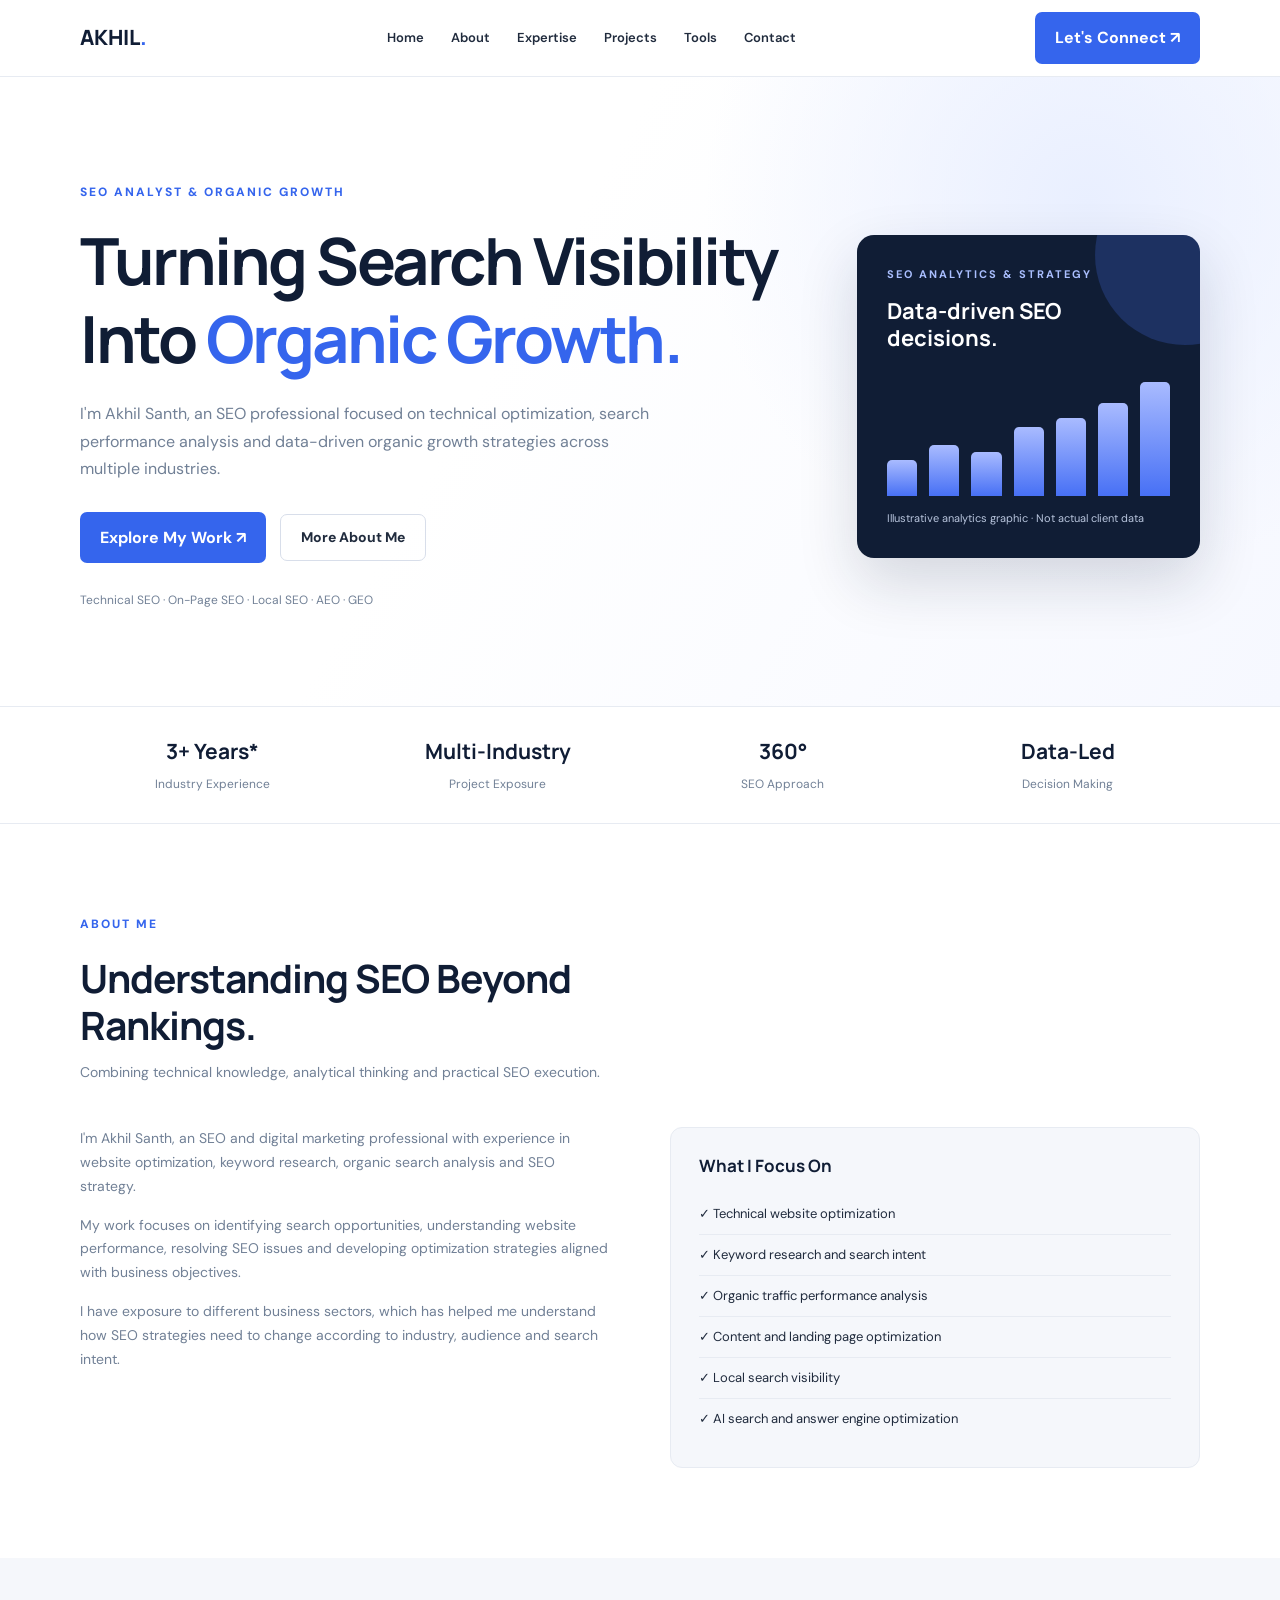
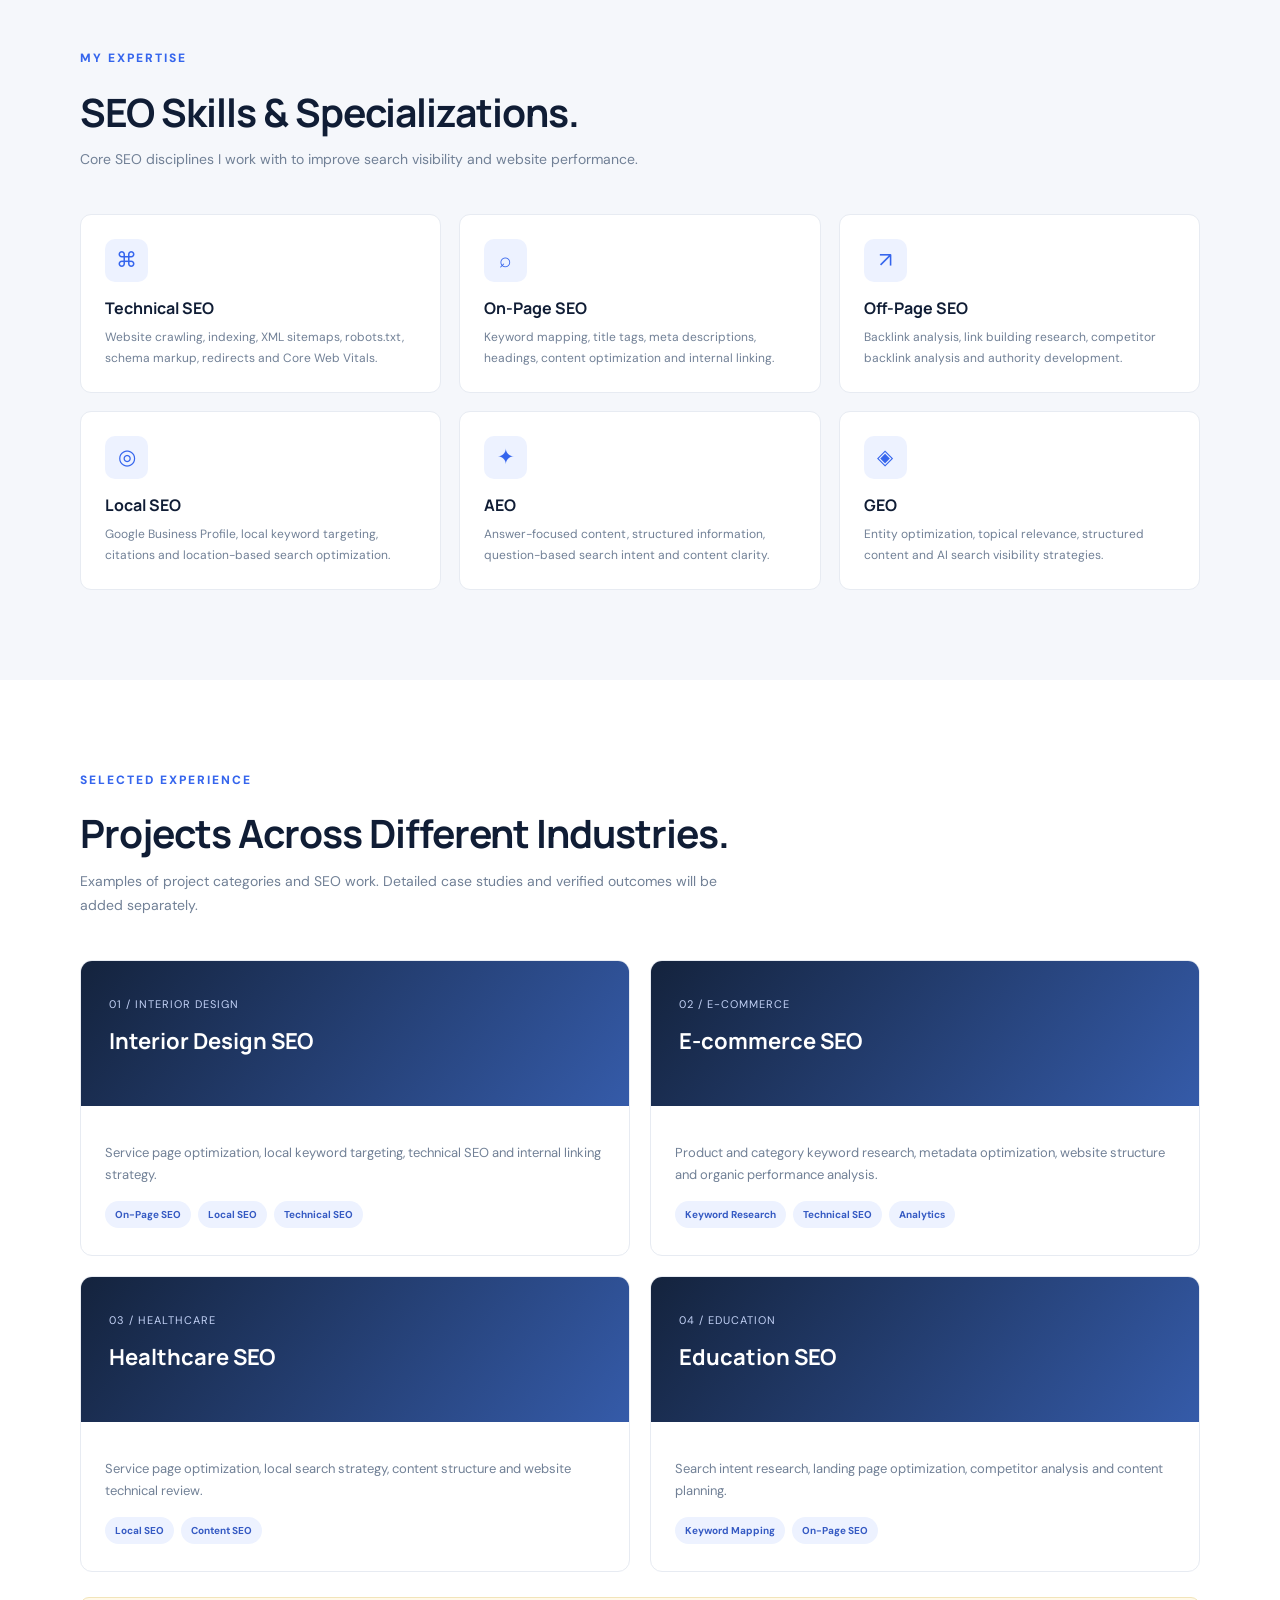
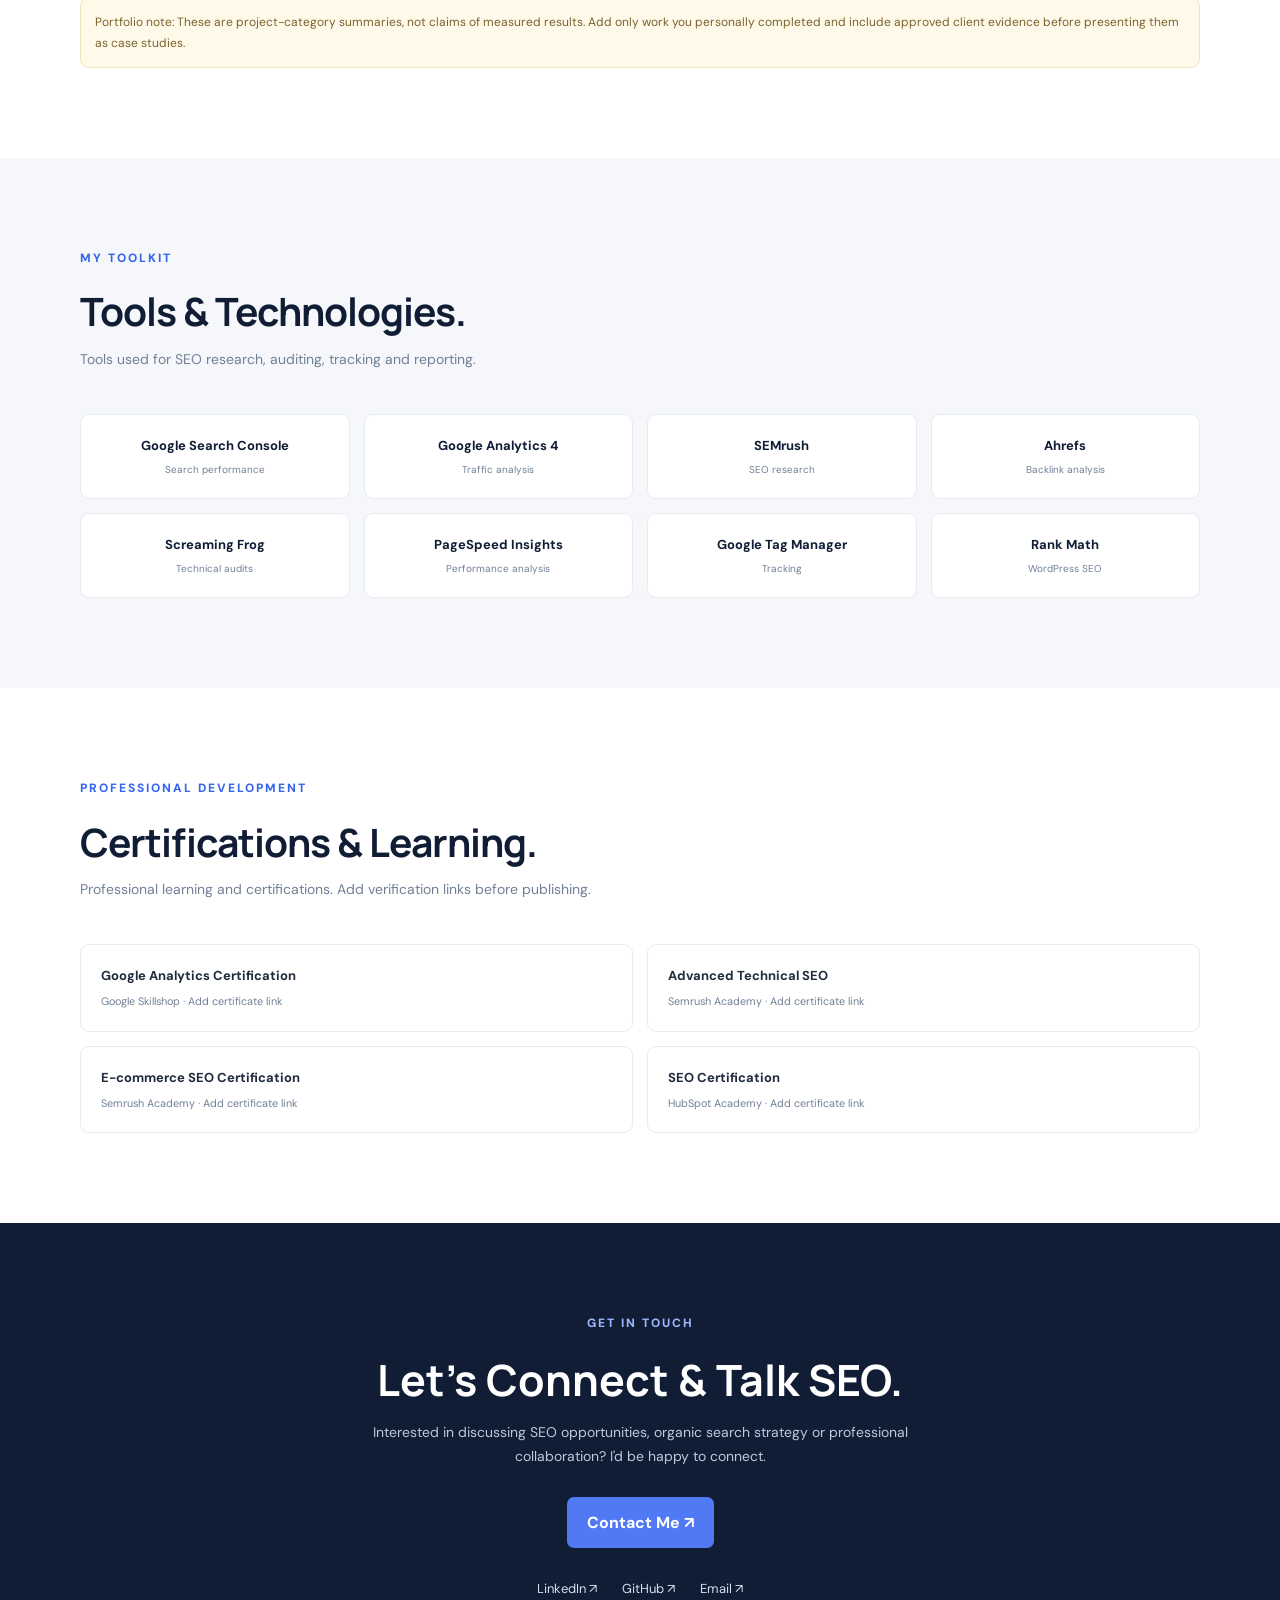
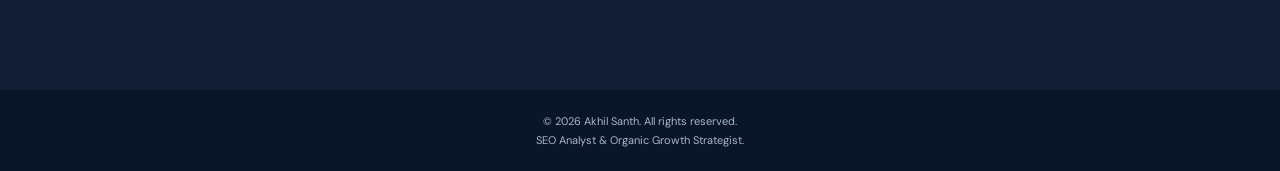
==== index.html @ 3c69e69a "Create index.html" ====
<!DOCTYPE html>
<html lang="en">
<head>
  <meta charset="UTF-8">
  <meta name="viewport" content="width=device-width, initial-scale=1.0">

  <title>Akhil Santh | SEO Analyst & Organic Growth Strategist</title>
  <meta name="description" content="Akhil Santh is an SEO professional specializing in Technical SEO, On-Page SEO, Local SEO, organic search strategy and AI search optimization.">
  <meta name="robots" content="index, follow">
  <meta name="theme-color" content="#101d35">

  <link rel="preconnect" href="https://fonts.googleapis.com">
  <link rel="preconnect" href="https://fonts.gstatic.com" crossorigin>
  <link href="https://fonts.googleapis.com/css2?family=DM+Sans:wght@400;500;600;700;800&family=Manrope:wght@400;500;600;700;800&display=swap" rel="stylesheet">

  <style>
    :root {
      --navy: #101d35;
      --blue: #3565ed;
      --light: #f5f7fb;
      --text: #202b3d;
      --muted: #718096;
      --border: #e7ebf2;
      --white: #ffffff;
    }

    * {
      margin: 0;
      padding: 0;
      box-sizing: border-box;
    }

    html { scroll-behavior: smooth; }

    body {
      font-family: 'DM Sans', sans-serif;
      color: var(--text);
      background: var(--white);
      line-height: 1.7;
    }

    a { text-decoration: none; color: inherit; }

    .container {
      width: min(1120px, 90%);
      margin: auto;
    }

    header {
      position: sticky;
      top: 0;
      z-index: 100;
      background: rgba(255,255,255,.95);
      backdrop-filter: blur(12px);
      border-bottom: 1px solid var(--border);
    }

    nav {
      min-height: 76px;
      display: flex;
      justify-content: space-between;
      align-items: center;
      gap: 20px;
    }

    .logo {
      font-family: 'Manrope', sans-serif;
      font-weight: 800;
      font-size: 21px;
      color: var(--navy);
    }

    .logo span { color: var(--blue); }

    .nav-links {
      display: flex;
      align-items: center;
      gap: 27px;
      font-size: 13px;
      font-weight: 600;
    }

    .nav-links a:hover { color: var(--blue); }

    .nav-cta, .btn-primary {
      background: var(--blue);
      color: white !important;
      padding: 12px 20px;
      border-radius: 7px;
      font-weight: 700;
      display: inline-block;
      transition: .2s;
    }

    .nav-cta:hover, .btn-primary:hover {
      background: #234bc3;
      transform: translateY(-2px);
    }

    .menu-btn {
      display: none;
      background: none;
      border: 0;
      font-size: 25px;
      cursor: pointer;
    }

    .hero {
      padding: 105px 0 95px;
      background:
        radial-gradient(circle at 85% 20%, #e9efff 0, transparent 32%),
        linear-gradient(120deg, #fff 40%, #f6f8ff);
    }

    .hero-grid {
      display: grid;
      grid-template-columns: 1.35fr .65fr;
      align-items: center;
      gap: 65px;
    }

    .eyebrow {
      color: var(--blue);
      font-size: 12px;
      font-weight: 800;
      letter-spacing: 2px;
      text-transform: uppercase;
      margin-bottom: 20px;
    }

    h1, h2, h3 {
      font-family: 'Manrope', sans-serif;
      line-height: 1.2;
    }

    h1 {
      font-size: clamp(39px, 5.3vw, 65px);
      letter-spacing: -2.5px;
      color: var(--navy);
      margin-bottom: 22px;
    }

    h1 span { color: var(--blue); }

    .hero-description {
      font-size: 16px;
      color: var(--muted);
      max-width: 570px;
      margin-bottom: 30px;
    }

    .hero-buttons {
      display: flex;
      flex-wrap: wrap;
      align-items: center;
      gap: 14px;
    }

    .btn-outline {
      padding: 11px 20px;
      border: 1px solid #d8deea;
      border-radius: 7px;
      font-weight: 700;
      font-size: 14px;
    }

    .btn-outline:hover {
      border-color: var(--blue);
      color: var(--blue);
    }

    .hero-note {
      margin-top: 27px;
      color: var(--muted);
      font-size: 12px;
    }

    .hero-card {
      background: var(--navy);
      color: white;
      padding: 30px;
      border-radius: 17px;
      box-shadow: 0 25px 60px rgba(16,29,53,.16);
      position: relative;
      overflow: hidden;
    }

    .hero-card:after {
      content: "";
      position: absolute;
      width: 180px;
      height: 180px;
      border-radius: 50%;
      background: rgba(75,119,255,.22);
      right: -75px;
      top: -70px;
    }

    .card-label {
      color: #aabfff;
      font-size: 11px;
      letter-spacing: 2px;
      font-weight: 700;
    }

    .chart {
      height: 145px;
      display: flex;
      align-items: end;
      gap: 12px;
      padding-top: 25px;
      position: relative;
      z-index: 1;
    }

    .bar {
      flex: 1;
      background: linear-gradient(to top, #4770f5, #a9bbff);
      border-radius: 5px 5px 0 0;
      min-width: 12px;
    }

    .chart-caption {
      color: #b8c5dd;
      font-size: 11px;
      margin-top: 13px;
    }

    .stats {
      padding: 27px 0;
      border-top: 1px solid var(--border);
      border-bottom: 1px solid var(--border);
    }

    .stats-grid {
      display: grid;
      grid-template-columns: repeat(4, 1fr);
      text-align: center;
      gap: 20px;
    }

    .stat strong {
      display: block;
      font-family: 'Manrope', sans-serif;
      font-size: 21px;
      color: var(--navy);
    }

    .stat small {
      color: var(--muted);
      font-size: 12px;
    }

    section { padding: 90px 0; }

    .section-heading {
      max-width: 650px;
      margin-bottom: 42px;
    }

    .section-heading h2 {
      font-size: clamp(29px, 4vw, 39px);
      color: var(--navy);
      letter-spacing: -1px;
      margin-bottom: 13px;
    }

    .section-heading p {
      color: var(--muted);
      font-size: 14px;
    }

    .about-grid {
      display: grid;
      grid-template-columns: 1fr 1fr;
      gap: 60px;
      align-items: start;
    }

    .about-copy p {
      color: var(--muted);
      font-size: 14px;
      margin-bottom: 15px;
    }

    .about-box {
      background: var(--light);
      padding: 28px;
      border-radius: 12px;
      border: 1px solid var(--border);
    }

    .about-box h3 {
      font-size: 17px;
      margin-bottom: 17px;
      color: var(--navy);
    }

    .about-box li {
      list-style: none;
      padding: 9px 0;
      font-size: 13px;
      border-bottom: 1px solid var(--border);
    }

    .about-box li:last-child { border: 0; }

    .skills-section { background: var(--light); }

    .skills-grid {
      display: grid;
      grid-template-columns: repeat(3, 1fr);
      gap: 18px;
    }

    .skill-card {
      background: white;
      border: 1px solid var(--border);
      border-radius: 11px;
      padding: 24px;
      transition: .25s;
    }

    .skill-card:hover, .project-card:hover {
      transform: translateY(-5px);
      box-shadow: 0 14px 35px rgba(20,35,61,.08);
    }

    .skill-icon {
      width: 43px;
      height: 43px;
      border-radius: 10px;
      background: #edf2ff;
      display: grid;
      place-items: center;
      color: var(--blue);
      font-size: 21px;
      margin-bottom: 17px;
    }

    .skill-card h3 {
      color: var(--navy);
      font-size: 16px;
      margin-bottom: 9px;
    }

    .skill-card p {
      font-size: 12px;
      color: var(--muted);
    }

    .project-grid {
      display: grid;
      grid-template-columns: repeat(2, 1fr);
      gap: 20px;
    }

    .project-card {
      border: 1px solid var(--border);
      border-radius: 12px;
      overflow: hidden;
      transition: .25s;
    }

    .project-top {
      background: linear-gradient(130deg, #14233d, #355ba9);
      color: white;
      padding: 28px;
      min-height: 145px;
    }

    .project-top small {
      color: #c3d2f6;
      font-size: 11px;
      text-transform: uppercase;
      letter-spacing: 1px;
    }

    .project-top h3 {
      margin-top: 12px;
      font-size: 22px;
    }

    .project-content { padding: 24px; }

    .project-content p {
      color: var(--muted);
      font-size: 13px;
      margin: 12px 0;
    }

    .tag {
      display: inline-block;
      background: #edf2ff;
      color: #355ac3;
      padding: 5px 10px;
      border-radius: 20px;
      font-size: 10px;
      font-weight: 700;
      margin: 3px 3px 3px 0;
    }

    .evidence-note {
      background: #fff9e9;
      border: 1px solid #f2e4b9;
      border-radius: 9px;
      padding: 14px;
      font-size: 12px;
      color: #79632d;
      margin-top: 25px;
    }

    .tools-section { background: var(--light); }

    .tools-grid {
      display: grid;
      grid-template-columns: repeat(4, 1fr);
      gap: 14px;
    }

    .tool {
      background: white;
      padding: 20px 12px;
      border: 1px solid var(--border);
      border-radius: 9px;
      text-align: center;
      font-size: 13px;
      font-weight: 700;
      color: var(--navy);
    }

    .tool span {
      display: block;
      font-size: 10px;
      color: var(--muted);
      font-weight: 400;
      margin-top: 4px;
    }

    .cert-grid {
      display: grid;
      grid-template-columns: repeat(2, 1fr);
      gap: 14px;
    }

    .cert {
      border: 1px solid var(--border);
      padding: 20px;
      border-radius: 9px;
      font-size: 13px;
      font-weight: 700;
    }

    .cert small {
      display: block;
      color: var(--muted);
      font-weight: 400;
      margin-top: 5px;
    }

    .contact {
      background: var(--navy);
      color: white;
      text-align: center;
    }

    .contact h2 {
      font-size: clamp(30px, 4vw, 43px);
      margin-bottom: 16px;
    }

    .contact p {
      color: #bdc9dc;
      max-width: 550px;
      margin: 0 auto 28px;
      font-size: 14px;
    }

    .contact .btn-primary { background: #5279f4; }

    .contact-links {
      display: flex;
      justify-content: center;
      flex-wrap: wrap;
      gap: 25px;
      margin-top: 30px;
      font-size: 13px;
      color: #d4deef;
    }

    footer {
      padding: 22px;
      background: #0b1528;
      text-align: center;
      color: #aab6c9;
      font-size: 11px;
    }

    @media(max-width: 800px) {
      .hero-grid, .about-grid { grid-template-columns: 1fr; gap: 35px; }
      .skills-grid { grid-template-columns: repeat(2, 1fr); }
      .hero { padding: 75px 0; }
      section { padding: 65px 0; }
      .nav-links {
        display: none;
        position: absolute;
        top: 75px;
        left: 0;
        right: 0;
        background: white;
        padding: 22px 5%;
        flex-direction: column;
        align-items: flex-start;
        border-bottom: 1px solid var(--border);
      }
      .nav-links.open { display: flex; }
      .menu-btn { display: block; }
      .nav-cta { display: none; }
    }

    @media(max-width: 520px) {
      .skills-grid, .project-grid, .cert-grid { grid-template-columns: 1fr; }
      .tools-grid { grid-template-columns: repeat(2, 1fr); }
      .stats-grid { grid-template-columns: repeat(2, 1fr); }
      h1 { letter-spacing: -1.5px; }
      .hero-card { padding: 23px; }
    }
  </style>
</head>

<body>

<header>
  <nav class="container">
    <a href="#home" class="logo">AKHIL<span>.</span></a>

    <button class="menu-btn" id="menuBtn" aria-label="Toggle navigation">☰</button>

    <div class="nav-links" id="navLinks">
      <a href="#home">Home</a>
      <a href="#about">About</a>
      <a href="#expertise">Expertise</a>
      <a href="#projects">Projects</a>
      <a href="#tools">Tools</a>
      <a href="#contact">Contact</a>
    </div>

    <a href="#contact" class="nav-cta">Let's Connect ↗</a>
  </nav>
</header>

<main>

  <section class="hero" id="home">
    <div class="container hero-grid">
      <div>
        <div class="eyebrow">SEO ANALYST & ORGANIC GROWTH</div>

        <h1>Turning Search Visibility Into <span>Organic Growth.</span></h1>

        <p class="hero-description">
          I'm Akhil Santh, an SEO professional focused on technical
          optimization, search performance analysis and data-driven
          organic growth strategies across multiple industries.
        </p>

        <div class="hero-buttons">
          <a href="#projects" class="btn-primary">Explore My Work ↗</a>
          <a href="#about" class="btn-outline">More About Me</a>
        </div>

        <div class="hero-note">
          Technical SEO · On-Page SEO · Local SEO · AEO · GEO
        </div>
      </div>

      <div class="hero-card">
        <div class="card-label">SEO ANALYTICS & STRATEGY</div>
        <h3 style="margin-top:15px;font-size:22px;">Data-driven SEO decisions.</h3>

        <div class="chart" aria-label="Decorative analytics illustration">
          <div class="bar" style="height:30%"></div>
          <div class="bar" style="height:43%"></div>
          <div class="bar" style="height:37%"></div>
          <div class="bar" style="height:58%"></div>
          <div class="bar" style="height:65%"></div>
          <div class="bar" style="height:78%"></div>
          <div class="bar" style="height:95%"></div>
        </div>
        <div class="chart-caption">Illustrative analytics graphic · Not actual client data</div>
      </div>
    </div>
  </section>

  <div class="stats">
    <div class="container stats-grid">
      <div class="stat"><strong>3+ Years*</strong><small>Industry Experience</small></div>
      <div class="stat"><strong>Multi-Industry</strong><small>Project Exposure</small></div>
      <div class="stat"><strong>360°</strong><small>SEO Approach</small></div>
      <div class="stat"><strong>Data-Led</strong><small>Decision Making</small></div>
    </div>
  </div>

  <section id="about">
    <div class="container">
      <div class="section-heading">
        <div class="eyebrow">ABOUT ME</div>
        <h2>Understanding SEO Beyond Rankings.</h2>
        <p>Combining technical knowledge, analytical thinking and practical SEO execution.</p>
      </div>

      <div class="about-grid">
        <div class="about-copy">
          <p>
            I'm Akhil Santh, an SEO and digital marketing professional
            with experience in website optimization, keyword research,
            organic search analysis and SEO strategy.
          </p>
          <p>
            My work focuses on identifying search opportunities,
            understanding website performance, resolving SEO issues
            and developing optimization strategies aligned with
            business objectives.
          </p>
          <p>
            I have exposure to different business sectors, which has
            helped me understand how SEO strategies need to change
            according to industry, audience and search intent.
          </p>
        </div>

        <div class="about-box">
          <h3>What I Focus On</h3>
          <ul>
            <li>✓ Technical website optimization</li>
            <li>✓ Keyword research and search intent</li>
            <li>✓ Organic traffic performance analysis</li>
            <li>✓ Content and landing page optimization</li>
            <li>✓ Local search visibility</li>
            <li>✓ AI search and answer engine optimization</li>
          </ul>
        </div>
      </div>
    </div>
  </section>

  <section class="skills-section" id="expertise">
    <div class="container">
      <div class="section-heading">
        <div class="eyebrow">MY EXPERTISE</div>
        <h2>SEO Skills & Specializations.</h2>
        <p>Core SEO disciplines I work with to improve search visibility and website performance.</p>
      </div>

      <div class="skills-grid">
        <article class="skill-card">
          <div class="skill-icon">⌘</div>
          <h3>Technical SEO</h3>
          <p>Website crawling, indexing, XML sitemaps, robots.txt, schema markup, redirects and Core Web Vitals.</p>
        </article>

        <article class="skill-card">
          <div class="skill-icon">⌕</div>
          <h3>On-Page SEO</h3>
          <p>Keyword mapping, title tags, meta descriptions, headings, content optimization and internal linking.</p>
        </article>

        <article class="skill-card">
          <div class="skill-icon">↗</div>
          <h3>Off-Page SEO</h3>
          <p>Backlink analysis, link building research, competitor backlink analysis and authority development.</p>
        </article>

        <article class="skill-card">
          <div class="skill-icon">◎</div>
          <h3>Local SEO</h3>
          <p>Google Business Profile, local keyword targeting, citations and location-based search optimization.</p>
        </article>

        <article class="skill-card">
          <div class="skill-icon">✦</div>
          <h3>AEO</h3>
          <p>Answer-focused content, structured information, question-based search intent and content clarity.</p>
        </article>

        <article class="skill-card">
          <div class="skill-icon">◈</div>
          <h3>GEO</h3>
          <p>Entity optimization, topical relevance, structured content and AI search visibility strategies.</p>
        </article>
      </div>
    </div>
  </section>

  <section id="projects">
    <div class="container">
      <div class="section-heading">
        <div class="eyebrow">SELECTED EXPERIENCE</div>
        <h2>Projects Across Different Industries.</h2>
        <p>Examples of project categories and SEO work. Detailed case studies and verified outcomes will be added separately.</p>
      </div>

      <div class="project-grid">

        <article class="project-card">
          <div class="project-top">
            <small>01 / INTERIOR DESIGN</small>
            <h3>Interior Design SEO</h3>
          </div>
          <div class="project-content">
            <p>Service page optimization, local keyword targeting, technical SEO and internal linking strategy.</p>
            <span class="tag">On-Page SEO</span>
            <span class="tag">Local SEO</span>
            <span class="tag">Technical SEO</span>
          </div>
        </article>

        <article class="project-card">
          <div class="project-top">
            <small>02 / E-COMMERCE</small>
            <h3>E-commerce SEO</h3>
          </div>
          <div class="project-content">
            <p>Product and category keyword research, metadata optimization, website structure and organic performance analysis.</p>
            <span class="tag">Keyword Research</span>
            <span class="tag">Technical SEO</span>
            <span class="tag">Analytics</span>
          </div>
        </article>

        <article class="project-card">
          <div class="project-top">
            <small>03 / HEALTHCARE</small>
            <h3>Healthcare SEO</h3>
          </div>
          <div class="project-content">
            <p>Service page optimization, local search strategy, content structure and website technical review.</p>
            <span class="tag">Local SEO</span>
            <span class="tag">Content SEO</span>
          </div>
        </article>

        <article class="project-card">
          <div class="project-top">
            <small>04 / EDUCATION</small>
            <h3>Education SEO</h3>
          </div>
          <div class="project-content">
            <p>Search intent research, landing page optimization, competitor analysis and content planning.</p>
            <span class="tag">Keyword Mapping</span>
            <span class="tag">On-Page SEO</span>
          </div>
        </article>

      </div>

      <div class="evidence-note">
        Portfolio note: These are project-category summaries, not claims
        of measured results. Add only work you personally completed and
        include approved client evidence before presenting them as case studies.
      </div>
    </div>
  </section>

  <section class="tools-section" id="tools">
    <div class="container">
      <div class="section-heading">
        <div class="eyebrow">MY TOOLKIT</div>
        <h2>Tools & Technologies.</h2>
        <p>Tools used for SEO research, auditing, tracking and reporting.</p>
      </div>

      <div class="tools-grid">
        <div class="tool">Google Search Console<span>Search performance</span></div>
        <div class="tool">Google Analytics 4<span>Traffic analysis</span></div>
        <div class="tool">SEMrush<span>SEO research</span></div>
        <div class="tool">Ahrefs<span>Backlink analysis</span></div>
        <div class="tool">Screaming Frog<span>Technical audits</span></div>
        <div class="tool">PageSpeed Insights<span>Performance analysis</span></div>
        <div class="tool">Google Tag Manager<span>Tracking</span></div>
        <div class="tool">Rank Math<span>WordPress SEO</span></div>
      </div>
    </div>
  </section>

  <section id="certifications">
    <div class="container">
      <div class="section-heading">
        <div class="eyebrow">PROFESSIONAL DEVELOPMENT</div>
        <h2>Certifications & Learning.</h2>
        <p>Professional learning and certifications. Add verification links before publishing.</p>
      </div>

      <div class="cert-grid">
        <div class="cert">Google Analytics Certification<small>Google Skillshop · Add certificate link</small></div>
        <div class="cert">Advanced Technical SEO<small>Semrush Academy · Add certificate link</small></div>
        <div class="cert">E-commerce SEO Certification<small>Semrush Academy · Add certificate link</small></div>
        <div class="cert">SEO Certification<small>HubSpot Academy · Add certificate link</small></div>
      </div>
    </div>
  </section>

  <section class="contact" id="contact">
    <div class="container">
      <div class="eyebrow" style="color:#9eb6ff">GET IN TOUCH</div>
      <h2>Let's Connect & Talk SEO.</h2>
      <p>
        Interested in discussing SEO opportunities, organic search
        strategy or professional collaboration? I'd be happy to connect.
      </p>
      <a class="btn-primary" href="mailto:YOUR_EMAIL@example.com">Contact Me ↗</a>

      <div class="contact-links">
        <a href="https://www.linkedin.com/" target="_blank" rel="noopener noreferrer">LinkedIn ↗</a>
        <a href="https://github.com/akhilsanth25-seo" target="_blank" rel="noopener noreferrer">GitHub ↗</a>
        <a href="mailto:YOUR_EMAIL@example.com">Email ↗</a>
      </div>
    </div>
  </section>

</main>

<footer>
  © <span id="year"></span> Akhil Santh. All rights reserved.
  <br>SEO Analyst & Organic Growth Strategist.
</footer>

<script>
  const menuBtn = document.getElementById('menuBtn');
  const navLinks = document.getElementById('navLinks');

  menuBtn.addEventListener('click', () => {
    navLinks.classList.toggle('open');
  });

  document.querySelectorAll('.nav-links a').forEach(link => {
    link.addEventListener('click', () => {
      navLinks.classList.remove('open');
    });
  });

  document.getElementById('year').textContent = new Date().getFullYear();
</script>

</body>
</html>
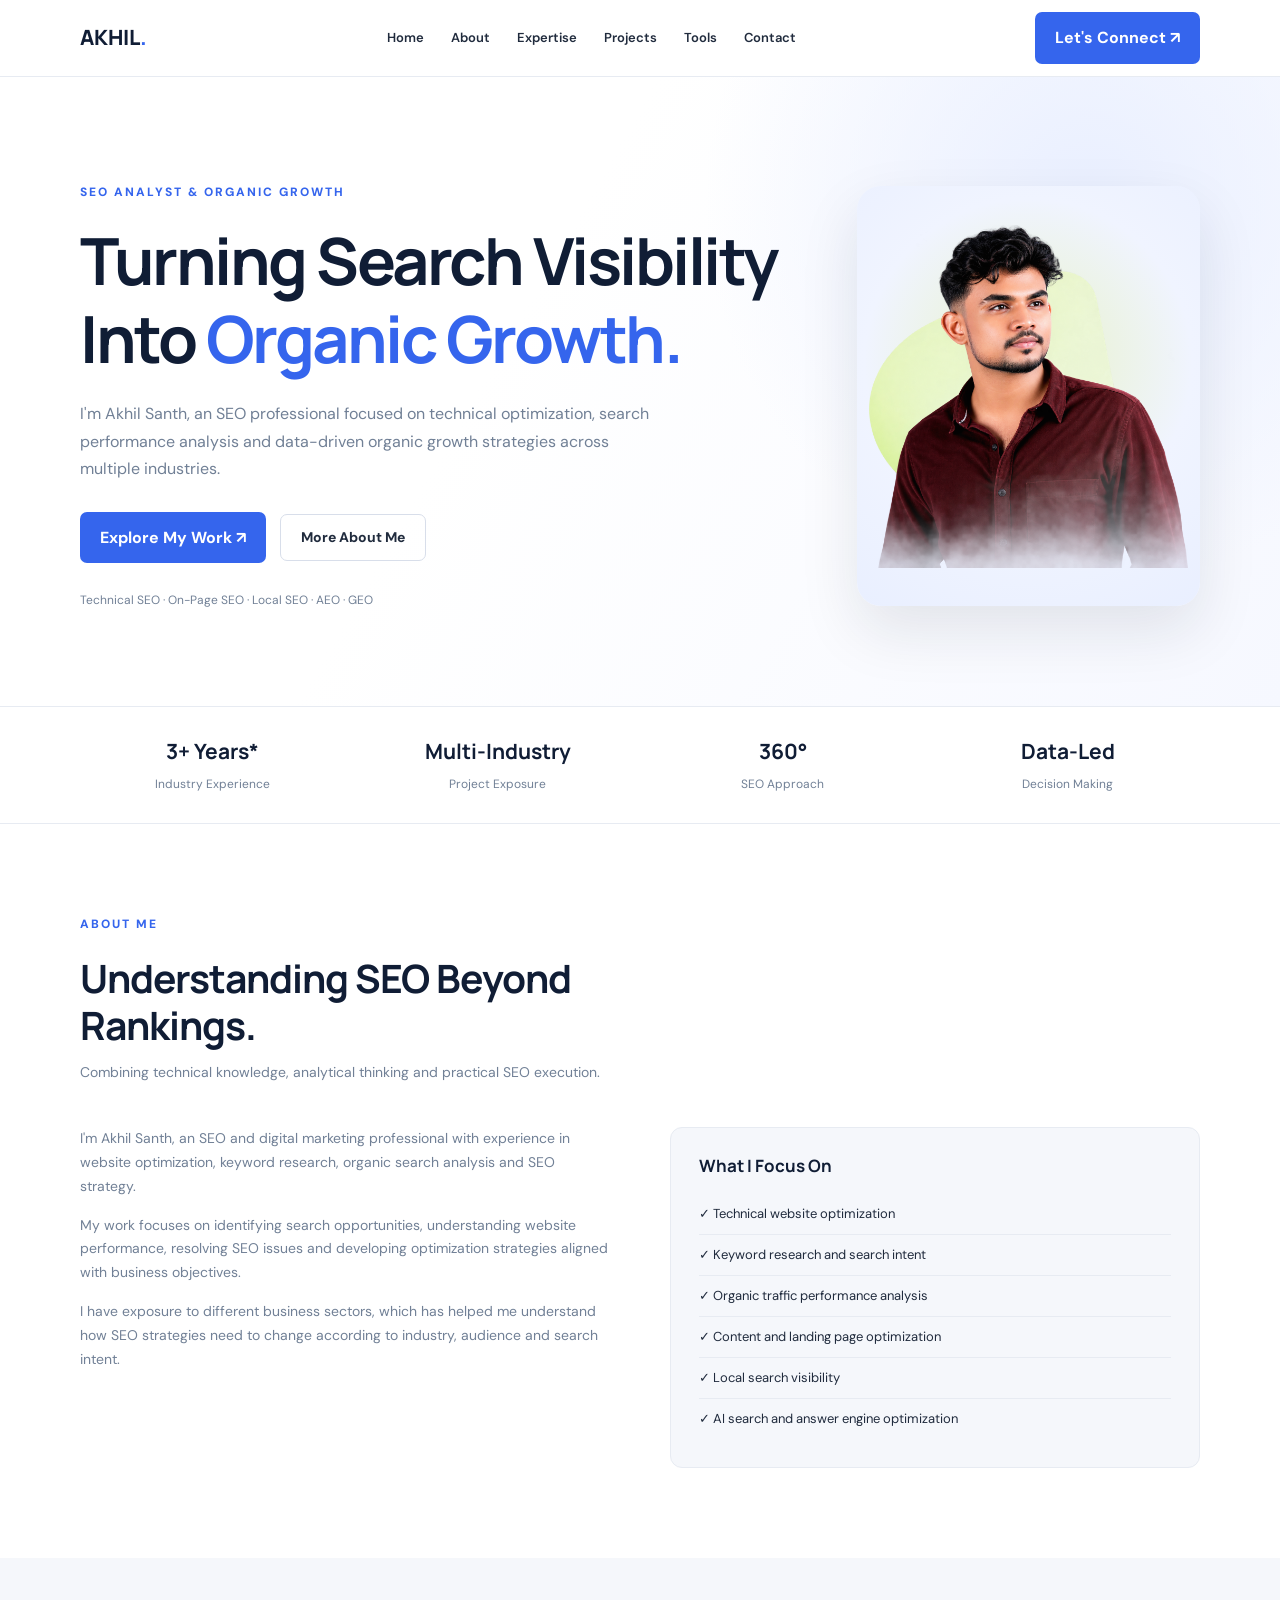
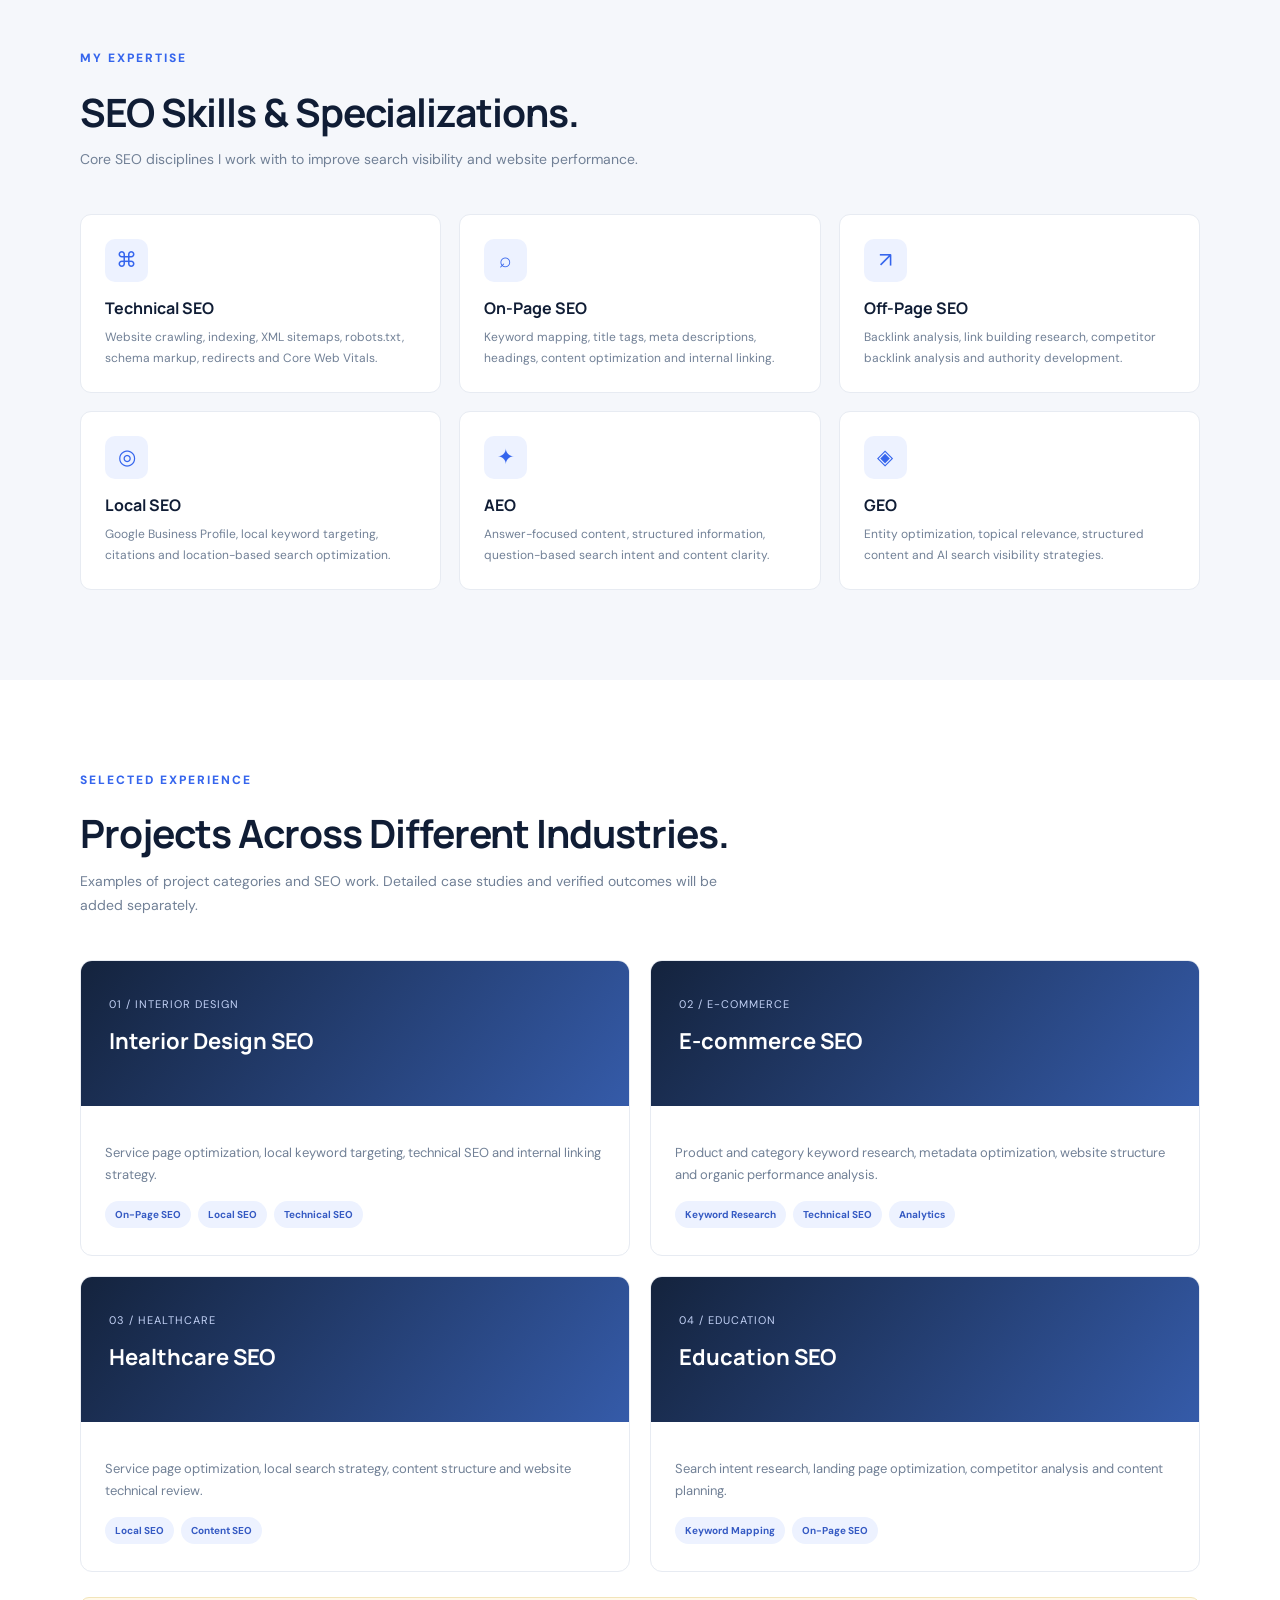
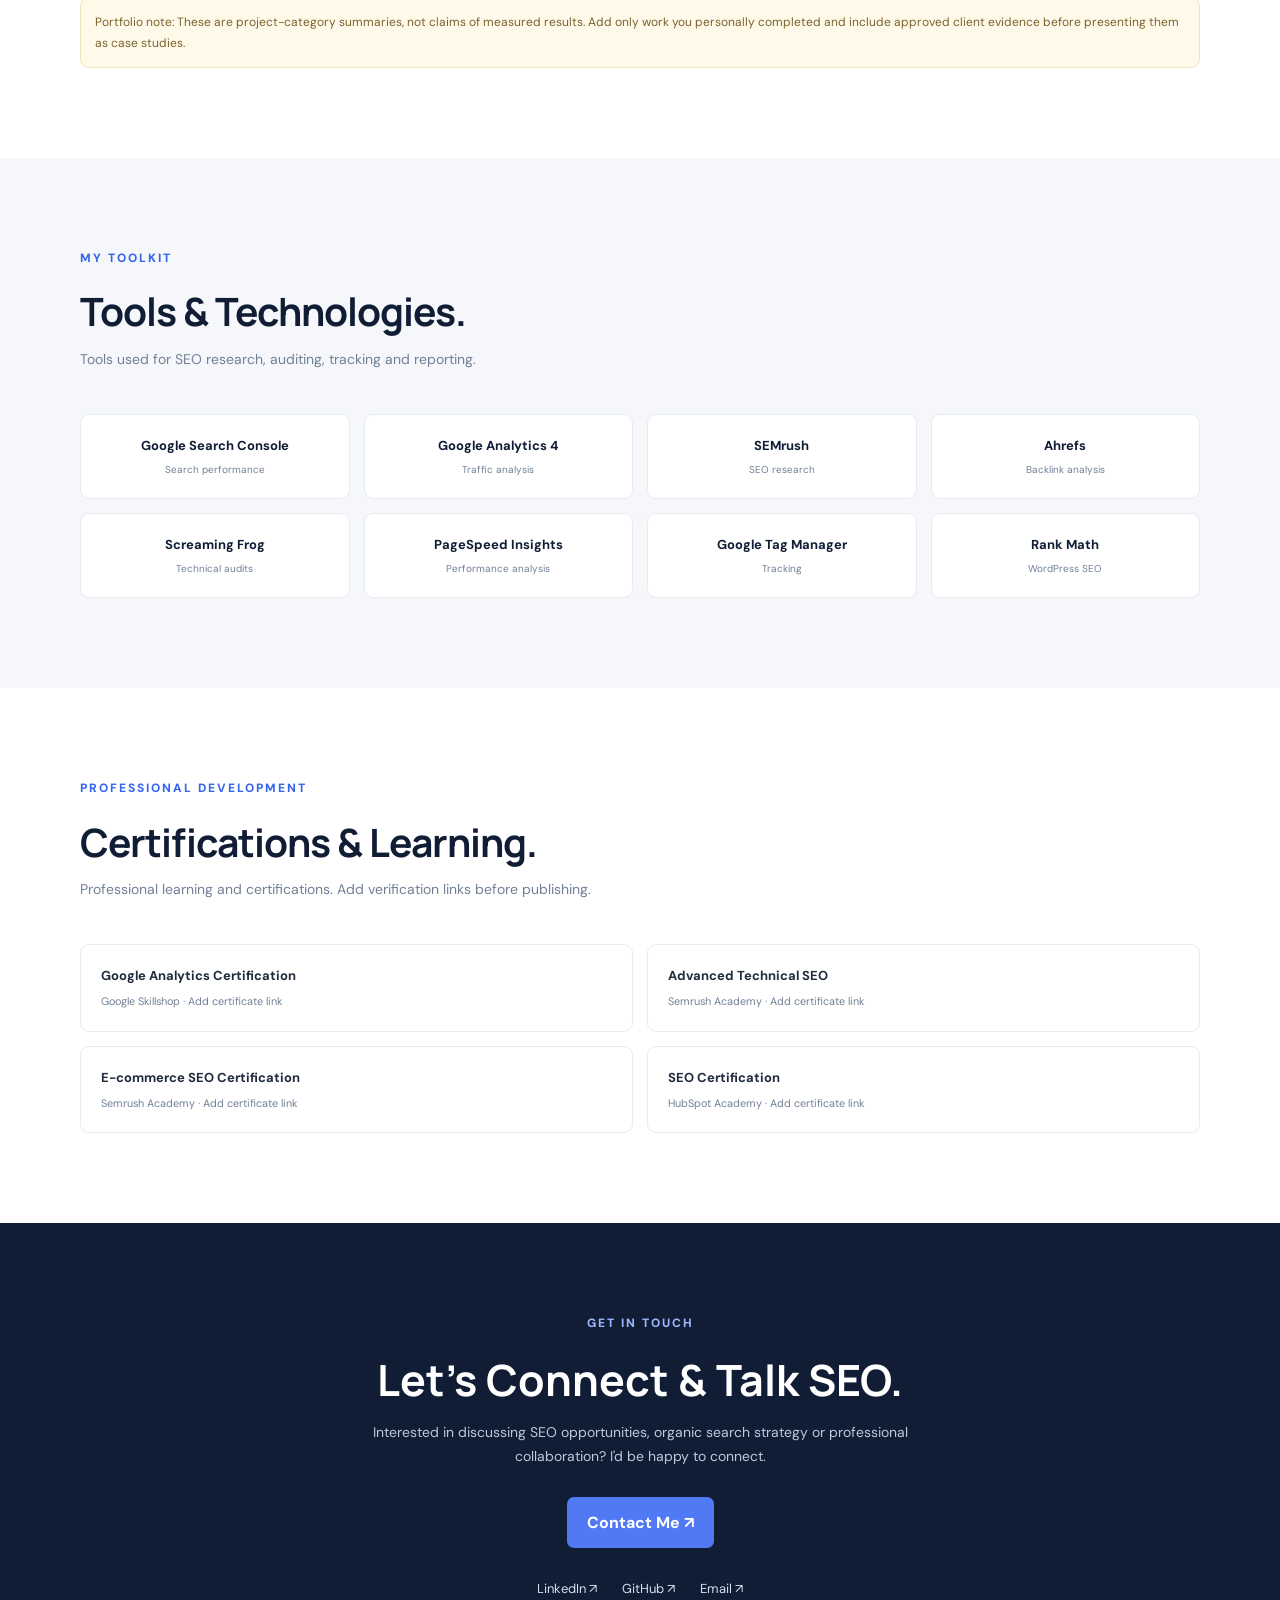
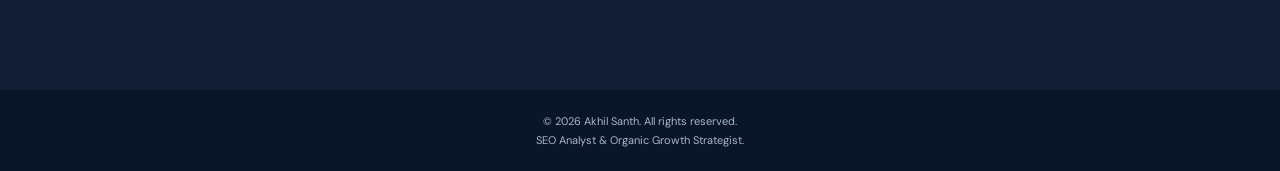
==== commit b1c464ea: "Update index.html" ====
--- a/index.html
+++ b/index.html
@@ -1,4 +1,3 @@
-
 <!DOCTYPE html>
 <html lang="en">
 <head>
@@ -40,7 +39,10 @@
       line-height: 1.7;
     }
 
-    a { text-decoration: none; color: inherit; }
+    a {
+      text-decoration: none;
+      color: inherit;
+    }
 
     .container {
       width: min(1120px, 90%);
@@ -106,6 +108,8 @@
       cursor: pointer;
     }
 
+    /* HERO SECTION */
+
     .hero {
       padding: 105px 0 95px;
       background:
@@ -176,56 +180,36 @@
       font-size: 12px;
     }
 
-    .hero-card {
-      background: var(--navy);
-      color: white;
-      padding: 30px;
-      border-radius: 17px;
-      box-shadow: 0 25px 60px rgba(16,29,53,.16);
-      position: relative;
+    /* PROFILE PHOTO */
+
+    .profile-photo-wrap {
+      display: flex;
+      justify-content: center;
+      align-items: center;
+      min-height: 420px;
+      padding: 12px;
+      border-radius: 24px;
       overflow: hidden;
-    }
-
-    .hero-card:after {
-      content: "";
-      position: absolute;
-      width: 180px;
-      height: 180px;
-      border-radius: 50%;
-      background: rgba(75,119,255,.22);
-      right: -75px;
-      top: -70px;
-    }
-
-    .card-label {
-      color: #aabfff;
-      font-size: 11px;
-      letter-spacing: 2px;
-      font-weight: 700;
-    }
-
-    .chart {
-      height: 145px;
-      display: flex;
-      align-items: end;
-      gap: 12px;
-      padding-top: 25px;
-      position: relative;
-      z-index: 1;
-    }
-
-    .bar {
-      flex: 1;
-      background: linear-gradient(to top, #4770f5, #a9bbff);
-      border-radius: 5px 5px 0 0;
-      min-width: 12px;
-    }
-
-    .chart-caption {
-      color: #b8c5dd;
-      font-size: 11px;
-      margin-top: 13px;
-    }
+      background: radial-gradient(
+        circle at 50% 42%,
+        #e7f2c7 0,
+        #f0f4ff 55%,
+        #e9efff 100%
+      );
+      box-shadow: 0 25px 60px rgba(16,29,53,.10);
+    }
+
+    .profile-photo {
+      display: block;
+      width: 100%;
+      max-width: 430px;
+      max-height: 480px;
+      height: auto;
+      object-fit: contain;
+      object-position: center bottom;
+    }
+
+    /* STATS */
 
     .stats {
       padding: 27px 0;
@@ -271,6 +255,8 @@
       font-size: 14px;
     }
 
+    /* ABOUT */
+
     .about-grid {
       display: grid;
       grid-template-columns: 1fr 1fr;
@@ -305,6 +291,8 @@
     }
 
     .about-box li:last-child { border: 0; }
+
+    /* SKILLS */
 
     .skills-section { background: var(--light); }
 
@@ -350,6 +338,8 @@
       color: var(--muted);
     }
 
+    /* PROJECTS */
+
     .project-grid {
       display: grid;
       grid-template-columns: repeat(2, 1fr);
@@ -411,6 +401,8 @@
       margin-top: 25px;
     }
 
+    /* TOOLS */
+
     .tools-section { background: var(--light); }
 
     .tools-grid {
@@ -438,6 +430,8 @@
       margin-top: 4px;
     }
 
+    /* CERTIFICATIONS */
+
     .cert-grid {
       display: grid;
       grid-template-columns: repeat(2, 1fr);
@@ -458,6 +452,8 @@
       font-weight: 400;
       margin-top: 5px;
     }
+
+    /* CONTACT */
 
     .contact {
       background: var(--navy);
@@ -497,11 +493,24 @@
       font-size: 11px;
     }
 
+    /* TABLET */
+
     @media(max-width: 800px) {
-      .hero-grid, .about-grid { grid-template-columns: 1fr; gap: 35px; }
-      .skills-grid { grid-template-columns: repeat(2, 1fr); }
-      .hero { padding: 75px 0; }
+      .hero-grid, .about-grid {
+        grid-template-columns: 1fr;
+        gap: 35px;
+      }
+
+      .skills-grid {
+        grid-template-columns: repeat(2, 1fr);
+      }
+
+      .hero {
+        padding: 75px 0;
+      }
+
       section { padding: 65px 0; }
+
       .nav-links {
         display: none;
         position: absolute;
@@ -514,17 +523,47 @@
         align-items: flex-start;
         border-bottom: 1px solid var(--border);
       }
+
       .nav-links.open { display: flex; }
+
       .menu-btn { display: block; }
+
       .nav-cta { display: none; }
-    }
+
+      .profile-photo-wrap {
+        min-height: 360px;
+      }
+
+      .profile-photo {
+        max-height: 420px;
+      }
+    }
+
+    /* MOBILE */
 
     @media(max-width: 520px) {
-      .skills-grid, .project-grid, .cert-grid { grid-template-columns: 1fr; }
-      .tools-grid { grid-template-columns: repeat(2, 1fr); }
-      .stats-grid { grid-template-columns: repeat(2, 1fr); }
+      .skills-grid, .project-grid, .cert-grid {
+        grid-template-columns: 1fr;
+      }
+
+      .tools-grid {
+        grid-template-columns: repeat(2, 1fr);
+      }
+
+      .stats-grid {
+        grid-template-columns: repeat(2, 1fr);
+      }
+
       h1 { letter-spacing: -1.5px; }
-      .hero-card { padding: 23px; }
+
+      .profile-photo-wrap {
+        min-height: 320px;
+        padding: 10px;
+      }
+
+      .profile-photo {
+        max-height: 360px;
+      }
     }
   </style>
 </head>
@@ -552,8 +591,11 @@
 
 <main>
 
+  <!-- HERO SECTION -->
+
   <section class="hero" id="home">
     <div class="container hero-grid">
+
       <div>
         <div class="eyebrow">SEO ANALYST & ORGANIC GROWTH</div>
 
@@ -575,35 +617,51 @@
         </div>
       </div>
 
-      <div class="hero-card">
-        <div class="card-label">SEO ANALYTICS & STRATEGY</div>
-        <h3 style="margin-top:15px;font-size:22px;">Data-driven SEO decisions.</h3>
-
-        <div class="chart" aria-label="Decorative analytics illustration">
-          <div class="bar" style="height:30%"></div>
-          <div class="bar" style="height:43%"></div>
-          <div class="bar" style="height:37%"></div>
-          <div class="bar" style="height:58%"></div>
-          <div class="bar" style="height:65%"></div>
-          <div class="bar" style="height:78%"></div>
-          <div class="bar" style="height:95%"></div>
-        </div>
-        <div class="chart-caption">Illustrative analytics graphic · Not actual client data</div>
-      </div>
+      <!-- YOUR PROFILE PHOTO -->
+      <div class="profile-photo-wrap">
+        <img
+          src="akhil-profile.png"
+          alt="Akhil Santh - SEO Analyst"
+          class="profile-photo"
+          width="430"
+          height="480"
+        >
+      </div>
+
     </div>
   </section>
 
+  <!-- EXPERIENCE STATS -->
+
   <div class="stats">
     <div class="container stats-grid">
-      <div class="stat"><strong>3+ Years*</strong><small>Industry Experience</small></div>
-      <div class="stat"><strong>Multi-Industry</strong><small>Project Exposure</small></div>
-      <div class="stat"><strong>360°</strong><small>SEO Approach</small></div>
-      <div class="stat"><strong>Data-Led</strong><small>Decision Making</small></div>
+      <div class="stat">
+        <strong>3+ Years*</strong>
+        <small>Industry Experience</small>
+      </div>
+
+      <div class="stat">
+        <strong>Multi-Industry</strong>
+        <small>Project Exposure</small>
+      </div>
+
+      <div class="stat">
+        <strong>360°</strong>
+        <small>SEO Approach</small>
+      </div>
+
+      <div class="stat">
+        <strong>Data-Led</strong>
+        <small>Decision Making</small>
+      </div>
     </div>
   </div>
 
+  <!-- ABOUT -->
+
   <section id="about">
     <div class="container">
+
       <div class="section-heading">
         <div class="eyebrow">ABOUT ME</div>
         <h2>Understanding SEO Beyond Rankings.</h2>
@@ -611,18 +669,21 @@
       </div>
 
       <div class="about-grid">
+
         <div class="about-copy">
           <p>
             I'm Akhil Santh, an SEO and digital marketing professional
             with experience in website optimization, keyword research,
             organic search analysis and SEO strategy.
           </p>
+
           <p>
             My work focuses on identifying search opportunities,
             understanding website performance, resolving SEO issues
             and developing optimization strategies aligned with
             business objectives.
           </p>
+
           <p>
             I have exposure to different business sectors, which has
             helped me understand how SEO strategies need to change
@@ -641,12 +702,16 @@
             <li>✓ AI search and answer engine optimization</li>
           </ul>
         </div>
+
       </div>
     </div>
   </section>
 
+  <!-- EXPERTISE -->
+
   <section class="skills-section" id="expertise">
     <div class="container">
+
       <div class="section-heading">
         <div class="eyebrow">MY EXPERTISE</div>
         <h2>SEO Skills & Specializations.</h2>
@@ -654,6 +719,7 @@
       </div>
 
       <div class="skills-grid">
+
         <article class="skill-card">
           <div class="skill-icon">⌘</div>
           <h3>Technical SEO</h3>
@@ -689,12 +755,16 @@
           <h3>GEO</h3>
           <p>Entity optimization, topical relevance, structured content and AI search visibility strategies.</p>
         </article>
+
       </div>
     </div>
   </section>
 
+  <!-- PROJECTS -->
+
   <section id="projects">
     <div class="container">
+
       <div class="section-heading">
         <div class="eyebrow">SELECTED EXPERIENCE</div>
         <h2>Projects Across Different Industries.</h2>
@@ -708,6 +778,7 @@
             <small>01 / INTERIOR DESIGN</small>
             <h3>Interior Design SEO</h3>
           </div>
+
           <div class="project-content">
             <p>Service page optimization, local keyword targeting, technical SEO and internal linking strategy.</p>
             <span class="tag">On-Page SEO</span>
@@ -721,6 +792,7 @@
             <small>02 / E-COMMERCE</small>
             <h3>E-commerce SEO</h3>
           </div>
+
           <div class="project-content">
             <p>Product and category keyword research, metadata optimization, website structure and organic performance analysis.</p>
             <span class="tag">Keyword Research</span>
@@ -734,6 +806,7 @@
             <small>03 / HEALTHCARE</small>
             <h3>Healthcare SEO</h3>
           </div>
+
           <div class="project-content">
             <p>Service page optimization, local search strategy, content structure and website technical review.</p>
             <span class="tag">Local SEO</span>
@@ -746,6 +819,7 @@
             <small>04 / EDUCATION</small>
             <h3>Education SEO</h3>
           </div>
+
           <div class="project-content">
             <p>Search intent research, landing page optimization, competitor analysis and content planning.</p>
             <span class="tag">Keyword Mapping</span>
@@ -760,11 +834,15 @@
         of measured results. Add only work you personally completed and
         include approved client evidence before presenting them as case studies.
       </div>
+
     </div>
   </section>
 
+  <!-- TOOLS -->
+
   <section class="tools-section" id="tools">
     <div class="container">
+
       <div class="section-heading">
         <div class="eyebrow">MY TOOLKIT</div>
         <h2>Tools & Technologies.</h2>
@@ -781,11 +859,15 @@
         <div class="tool">Google Tag Manager<span>Tracking</span></div>
         <div class="tool">Rank Math<span>WordPress SEO</span></div>
       </div>
+
     </div>
   </section>
 
+  <!-- CERTIFICATIONS -->
+
   <section id="certifications">
     <div class="container">
+
       <div class="section-heading">
         <div class="eyebrow">PROFESSIONAL DEVELOPMENT</div>
         <h2>Certifications & Learning.</h2>
@@ -793,22 +875,44 @@
       </div>
 
       <div class="cert-grid">
-        <div class="cert">Google Analytics Certification<small>Google Skillshop · Add certificate link</small></div>
-        <div class="cert">Advanced Technical SEO<small>Semrush Academy · Add certificate link</small></div>
-        <div class="cert">E-commerce SEO Certification<small>Semrush Academy · Add certificate link</small></div>
-        <div class="cert">SEO Certification<small>HubSpot Academy · Add certificate link</small></div>
-      </div>
+        <div class="cert">
+          Google Analytics Certification
+          <small>Google Skillshop · Add certificate link</small>
+        </div>
+
+        <div class="cert">
+          Advanced Technical SEO
+          <small>Semrush Academy · Add certificate link</small>
+        </div>
+
+        <div class="cert">
+          E-commerce SEO Certification
+          <small>Semrush Academy · Add certificate link</small>
+        </div>
+
+        <div class="cert">
+          SEO Certification
+          <small>HubSpot Academy · Add certificate link</small>
+        </div>
+      </div>
+
     </div>
   </section>
 
+  <!-- CONTACT -->
+
   <section class="contact" id="contact">
     <div class="container">
+
       <div class="eyebrow" style="color:#9eb6ff">GET IN TOUCH</div>
+
       <h2>Let's Connect & Talk SEO.</h2>
+
       <p>
         Interested in discussing SEO opportunities, organic search
         strategy or professional collaboration? I'd be happy to connect.
       </p>
+
       <a class="btn-primary" href="mailto:YOUR_EMAIL@example.com">Contact Me ↗</a>
 
       <div class="contact-links">
@@ -816,6 +920,7 @@
         <a href="https://github.com/akhilsanth25-seo" target="_blank" rel="noopener noreferrer">GitHub ↗</a>
         <a href="mailto:YOUR_EMAIL@example.com">Email ↗</a>
       </div>
+
     </div>
   </section>
 
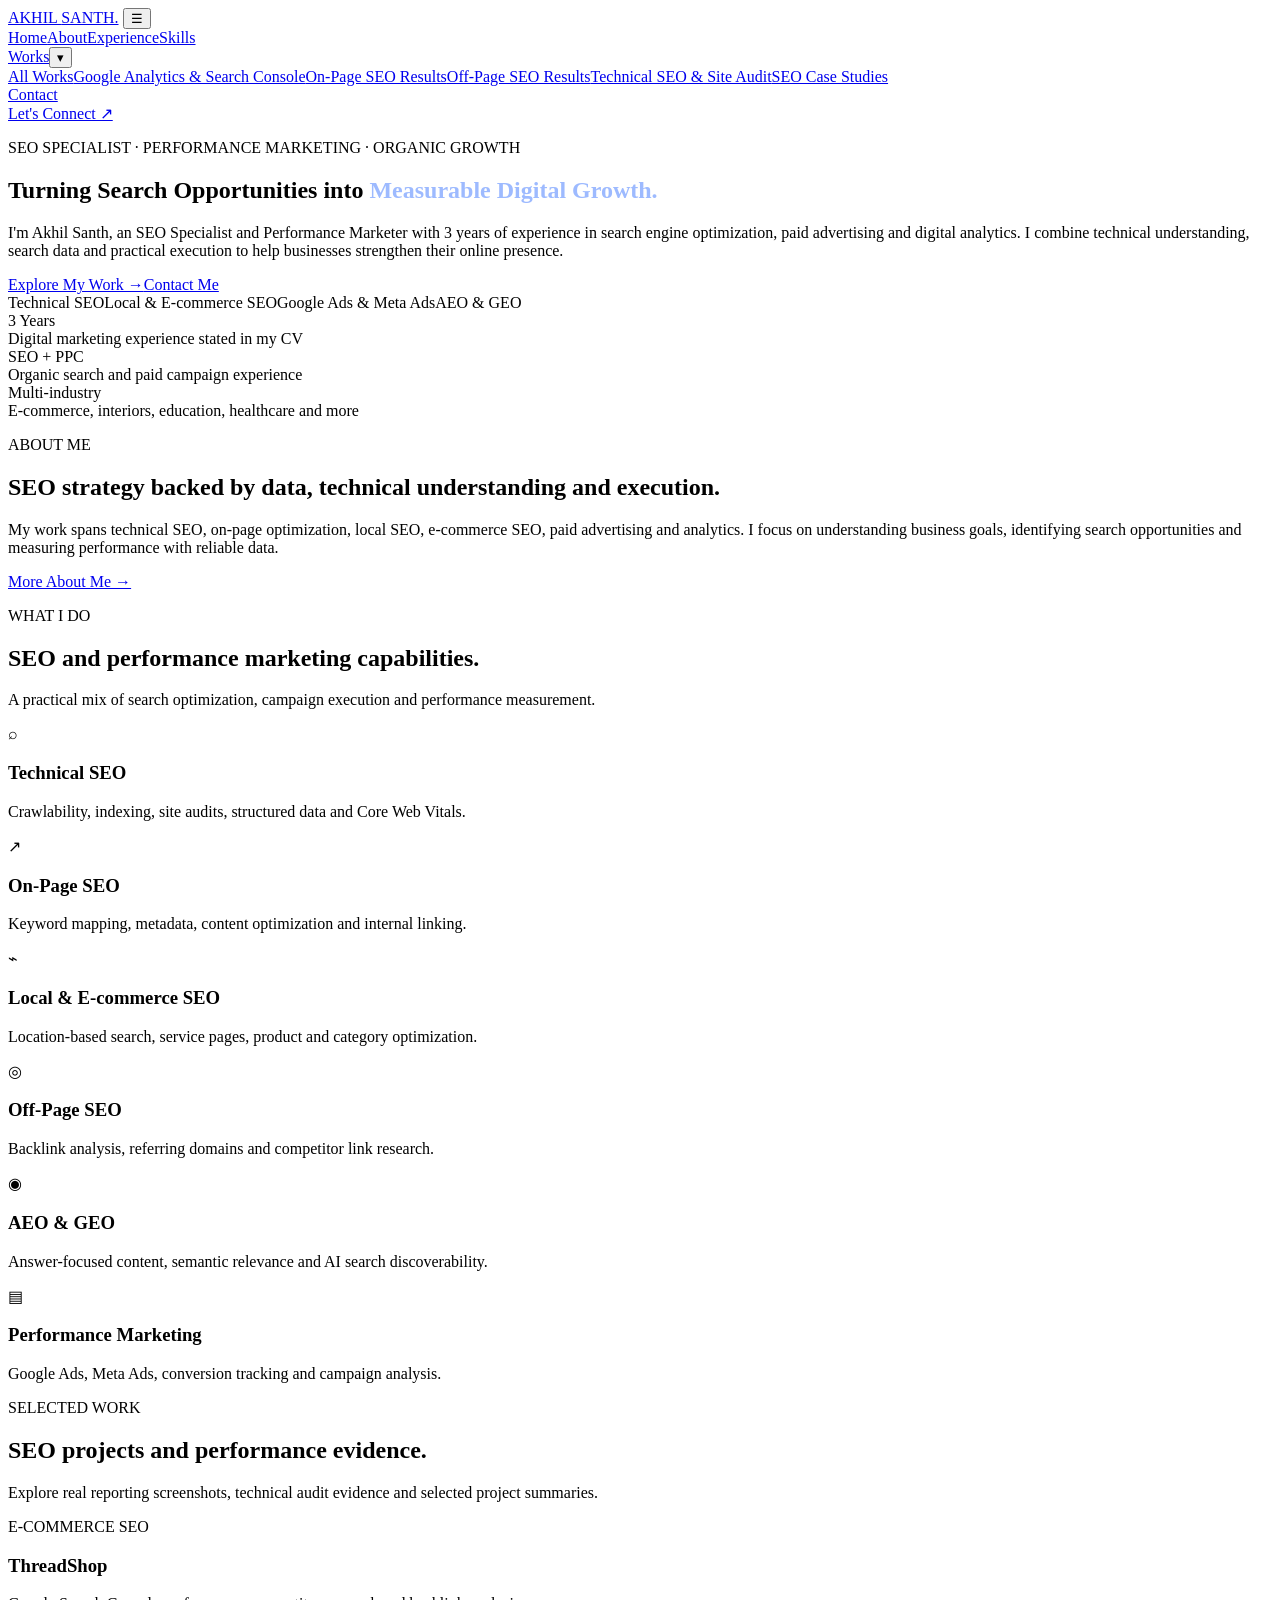
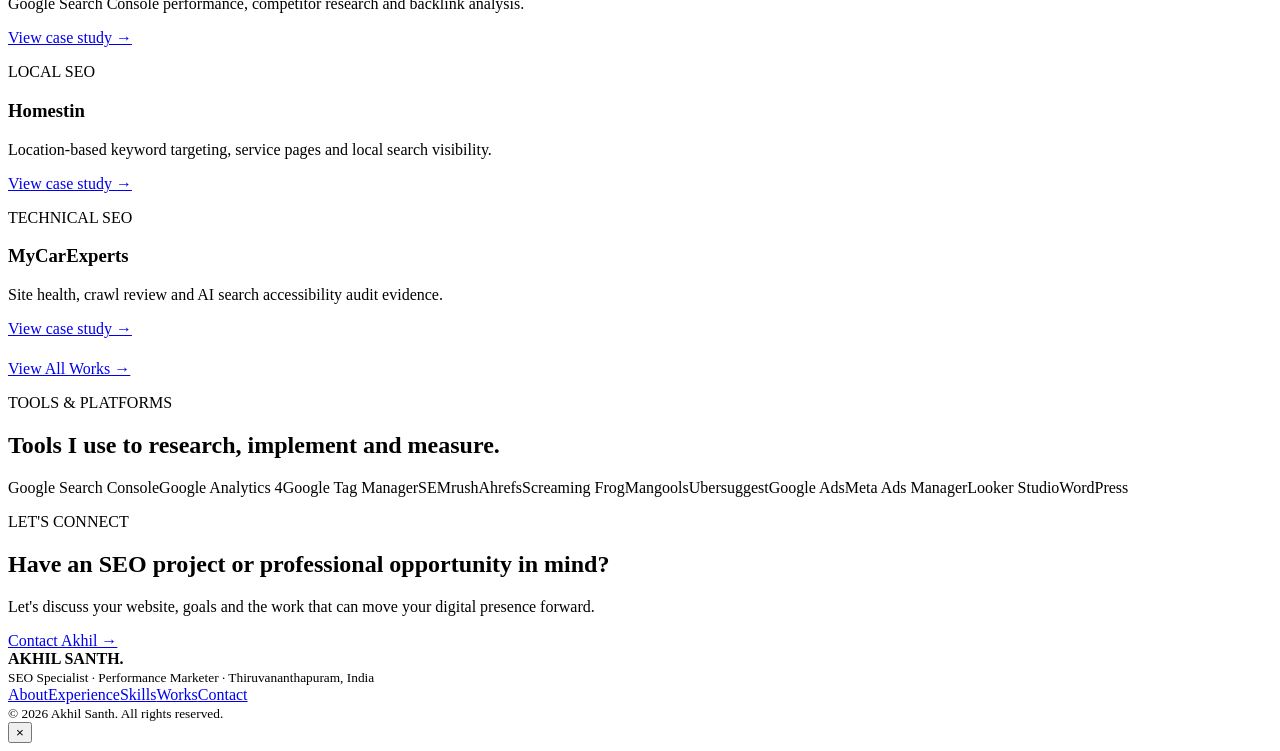
==== commit 36dccd49: "Add files via upload" ====
--- a/index.html
+++ b/index.html
@@ -1,952 +1,17 @@
-<!DOCTYPE html>
-<html lang="en">
-<head>
-  <meta charset="UTF-8">
-  <meta name="viewport" content="width=device-width, initial-scale=1.0">
-
-  <title>Akhil Santh | SEO Analyst & Organic Growth Strategist</title>
-  <meta name="description" content="Akhil Santh is an SEO professional specializing in Technical SEO, On-Page SEO, Local SEO, organic search strategy and AI search optimization.">
-  <meta name="robots" content="index, follow">
-  <meta name="theme-color" content="#101d35">
-
-  <link rel="preconnect" href="https://fonts.googleapis.com">
-  <link rel="preconnect" href="https://fonts.gstatic.com" crossorigin>
-  <link href="https://fonts.googleapis.com/css2?family=DM+Sans:wght@400;500;600;700;800&family=Manrope:wght@400;500;600;700;800&display=swap" rel="stylesheet">
-
-  <style>
-    :root {
-      --navy: #101d35;
-      --blue: #3565ed;
-      --light: #f5f7fb;
-      --text: #202b3d;
-      --muted: #718096;
-      --border: #e7ebf2;
-      --white: #ffffff;
-    }
-
-    * {
-      margin: 0;
-      padding: 0;
-      box-sizing: border-box;
-    }
-
-    html { scroll-behavior: smooth; }
-
-    body {
-      font-family: 'DM Sans', sans-serif;
-      color: var(--text);
-      background: var(--white);
-      line-height: 1.7;
-    }
-
-    a {
-      text-decoration: none;
-      color: inherit;
-    }
-
-    .container {
-      width: min(1120px, 90%);
-      margin: auto;
-    }
-
-    header {
-      position: sticky;
-      top: 0;
-      z-index: 100;
-      background: rgba(255,255,255,.95);
-      backdrop-filter: blur(12px);
-      border-bottom: 1px solid var(--border);
-    }
-
-    nav {
-      min-height: 76px;
-      display: flex;
-      justify-content: space-between;
-      align-items: center;
-      gap: 20px;
-    }
-
-    .logo {
-      font-family: 'Manrope', sans-serif;
-      font-weight: 800;
-      font-size: 21px;
-      color: var(--navy);
-    }
-
-    .logo span { color: var(--blue); }
-
-    .nav-links {
-      display: flex;
-      align-items: center;
-      gap: 27px;
-      font-size: 13px;
-      font-weight: 600;
-    }
-
-    .nav-links a:hover { color: var(--blue); }
-
-    .nav-cta, .btn-primary {
-      background: var(--blue);
-      color: white !important;
-      padding: 12px 20px;
-      border-radius: 7px;
-      font-weight: 700;
-      display: inline-block;
-      transition: .2s;
-    }
-
-    .nav-cta:hover, .btn-primary:hover {
-      background: #234bc3;
-      transform: translateY(-2px);
-    }
-
-    .menu-btn {
-      display: none;
-      background: none;
-      border: 0;
-      font-size: 25px;
-      cursor: pointer;
-    }
-
-    /* HERO SECTION */
-
-    .hero {
-      padding: 105px 0 95px;
-      background:
-        radial-gradient(circle at 85% 20%, #e9efff 0, transparent 32%),
-        linear-gradient(120deg, #fff 40%, #f6f8ff);
-    }
-
-    .hero-grid {
-      display: grid;
-      grid-template-columns: 1.35fr .65fr;
-      align-items: center;
-      gap: 65px;
-    }
-
-    .eyebrow {
-      color: var(--blue);
-      font-size: 12px;
-      font-weight: 800;
-      letter-spacing: 2px;
-      text-transform: uppercase;
-      margin-bottom: 20px;
-    }
-
-    h1, h2, h3 {
-      font-family: 'Manrope', sans-serif;
-      line-height: 1.2;
-    }
-
-    h1 {
-      font-size: clamp(39px, 5.3vw, 65px);
-      letter-spacing: -2.5px;
-      color: var(--navy);
-      margin-bottom: 22px;
-    }
-
-    h1 span { color: var(--blue); }
-
-    .hero-description {
-      font-size: 16px;
-      color: var(--muted);
-      max-width: 570px;
-      margin-bottom: 30px;
-    }
-
-    .hero-buttons {
-      display: flex;
-      flex-wrap: wrap;
-      align-items: center;
-      gap: 14px;
-    }
-
-    .btn-outline {
-      padding: 11px 20px;
-      border: 1px solid #d8deea;
-      border-radius: 7px;
-      font-weight: 700;
-      font-size: 14px;
-    }
-
-    .btn-outline:hover {
-      border-color: var(--blue);
-      color: var(--blue);
-    }
-
-    .hero-note {
-      margin-top: 27px;
-      color: var(--muted);
-      font-size: 12px;
-    }
-
-    /* PROFILE PHOTO */
-
-    .profile-photo-wrap {
-      display: flex;
-      justify-content: center;
-      align-items: center;
-      min-height: 420px;
-      padding: 12px;
-      border-radius: 24px;
-      overflow: hidden;
-      background: radial-gradient(
-        circle at 50% 42%,
-        #e7f2c7 0,
-        #f0f4ff 55%,
-        #e9efff 100%
-      );
-      box-shadow: 0 25px 60px rgba(16,29,53,.10);
-    }
-
-    .profile-photo {
-      display: block;
-      width: 100%;
-      max-width: 430px;
-      max-height: 480px;
-      height: auto;
-      object-fit: contain;
-      object-position: center bottom;
-    }
-
-    /* STATS */
-
-    .stats {
-      padding: 27px 0;
-      border-top: 1px solid var(--border);
-      border-bottom: 1px solid var(--border);
-    }
-
-    .stats-grid {
-      display: grid;
-      grid-template-columns: repeat(4, 1fr);
-      text-align: center;
-      gap: 20px;
-    }
-
-    .stat strong {
-      display: block;
-      font-family: 'Manrope', sans-serif;
-      font-size: 21px;
-      color: var(--navy);
-    }
-
-    .stat small {
-      color: var(--muted);
-      font-size: 12px;
-    }
-
-    section { padding: 90px 0; }
-
-    .section-heading {
-      max-width: 650px;
-      margin-bottom: 42px;
-    }
-
-    .section-heading h2 {
-      font-size: clamp(29px, 4vw, 39px);
-      color: var(--navy);
-      letter-spacing: -1px;
-      margin-bottom: 13px;
-    }
-
-    .section-heading p {
-      color: var(--muted);
-      font-size: 14px;
-    }
-
-    /* ABOUT */
-
-    .about-grid {
-      display: grid;
-      grid-template-columns: 1fr 1fr;
-      gap: 60px;
-      align-items: start;
-    }
-
-    .about-copy p {
-      color: var(--muted);
-      font-size: 14px;
-      margin-bottom: 15px;
-    }
-
-    .about-box {
-      background: var(--light);
-      padding: 28px;
-      border-radius: 12px;
-      border: 1px solid var(--border);
-    }
-
-    .about-box h3 {
-      font-size: 17px;
-      margin-bottom: 17px;
-      color: var(--navy);
-    }
-
-    .about-box li {
-      list-style: none;
-      padding: 9px 0;
-      font-size: 13px;
-      border-bottom: 1px solid var(--border);
-    }
-
-    .about-box li:last-child { border: 0; }
-
-    /* SKILLS */
-
-    .skills-section { background: var(--light); }
-
-    .skills-grid {
-      display: grid;
-      grid-template-columns: repeat(3, 1fr);
-      gap: 18px;
-    }
-
-    .skill-card {
-      background: white;
-      border: 1px solid var(--border);
-      border-radius: 11px;
-      padding: 24px;
-      transition: .25s;
-    }
-
-    .skill-card:hover, .project-card:hover {
-      transform: translateY(-5px);
-      box-shadow: 0 14px 35px rgba(20,35,61,.08);
-    }
-
-    .skill-icon {
-      width: 43px;
-      height: 43px;
-      border-radius: 10px;
-      background: #edf2ff;
-      display: grid;
-      place-items: center;
-      color: var(--blue);
-      font-size: 21px;
-      margin-bottom: 17px;
-    }
-
-    .skill-card h3 {
-      color: var(--navy);
-      font-size: 16px;
-      margin-bottom: 9px;
-    }
-
-    .skill-card p {
-      font-size: 12px;
-      color: var(--muted);
-    }
-
-    /* PROJECTS */
-
-    .project-grid {
-      display: grid;
-      grid-template-columns: repeat(2, 1fr);
-      gap: 20px;
-    }
-
-    .project-card {
-      border: 1px solid var(--border);
-      border-radius: 12px;
-      overflow: hidden;
-      transition: .25s;
-    }
-
-    .project-top {
-      background: linear-gradient(130deg, #14233d, #355ba9);
-      color: white;
-      padding: 28px;
-      min-height: 145px;
-    }
-
-    .project-top small {
-      color: #c3d2f6;
-      font-size: 11px;
-      text-transform: uppercase;
-      letter-spacing: 1px;
-    }
-
-    .project-top h3 {
-      margin-top: 12px;
-      font-size: 22px;
-    }
-
-    .project-content { padding: 24px; }
-
-    .project-content p {
-      color: var(--muted);
-      font-size: 13px;
-      margin: 12px 0;
-    }
-
-    .tag {
-      display: inline-block;
-      background: #edf2ff;
-      color: #355ac3;
-      padding: 5px 10px;
-      border-radius: 20px;
-      font-size: 10px;
-      font-weight: 700;
-      margin: 3px 3px 3px 0;
-    }
-
-    .evidence-note {
-      background: #fff9e9;
-      border: 1px solid #f2e4b9;
-      border-radius: 9px;
-      padding: 14px;
-      font-size: 12px;
-      color: #79632d;
-      margin-top: 25px;
-    }
-
-    /* TOOLS */
-
-    .tools-section { background: var(--light); }
-
-    .tools-grid {
-      display: grid;
-      grid-template-columns: repeat(4, 1fr);
-      gap: 14px;
-    }
-
-    .tool {
-      background: white;
-      padding: 20px 12px;
-      border: 1px solid var(--border);
-      border-radius: 9px;
-      text-align: center;
-      font-size: 13px;
-      font-weight: 700;
-      color: var(--navy);
-    }
-
-    .tool span {
-      display: block;
-      font-size: 10px;
-      color: var(--muted);
-      font-weight: 400;
-      margin-top: 4px;
-    }
-
-    /* CERTIFICATIONS */
-
-    .cert-grid {
-      display: grid;
-      grid-template-columns: repeat(2, 1fr);
-      gap: 14px;
-    }
-
-    .cert {
-      border: 1px solid var(--border);
-      padding: 20px;
-      border-radius: 9px;
-      font-size: 13px;
-      font-weight: 700;
-    }
-
-    .cert small {
-      display: block;
-      color: var(--muted);
-      font-weight: 400;
-      margin-top: 5px;
-    }
-
-    /* CONTACT */
-
-    .contact {
-      background: var(--navy);
-      color: white;
-      text-align: center;
-    }
-
-    .contact h2 {
-      font-size: clamp(30px, 4vw, 43px);
-      margin-bottom: 16px;
-    }
-
-    .contact p {
-      color: #bdc9dc;
-      max-width: 550px;
-      margin: 0 auto 28px;
-      font-size: 14px;
-    }
-
-    .contact .btn-primary { background: #5279f4; }
-
-    .contact-links {
-      display: flex;
-      justify-content: center;
-      flex-wrap: wrap;
-      gap: 25px;
-      margin-top: 30px;
-      font-size: 13px;
-      color: #d4deef;
-    }
-
-    footer {
-      padding: 22px;
-      background: #0b1528;
-      text-align: center;
-      color: #aab6c9;
-      font-size: 11px;
-    }
-
-    /* TABLET */
-
-    @media(max-width: 800px) {
-      .hero-grid, .about-grid {
-        grid-template-columns: 1fr;
-        gap: 35px;
-      }
-
-      .skills-grid {
-        grid-template-columns: repeat(2, 1fr);
-      }
-
-      .hero {
-        padding: 75px 0;
-      }
-
-      section { padding: 65px 0; }
-
-      .nav-links {
-        display: none;
-        position: absolute;
-        top: 75px;
-        left: 0;
-        right: 0;
-        background: white;
-        padding: 22px 5%;
-        flex-direction: column;
-        align-items: flex-start;
-        border-bottom: 1px solid var(--border);
-      }
-
-      .nav-links.open { display: flex; }
-
-      .menu-btn { display: block; }
-
-      .nav-cta { display: none; }
-
-      .profile-photo-wrap {
-        min-height: 360px;
-      }
-
-      .profile-photo {
-        max-height: 420px;
-      }
-    }
-
-    /* MOBILE */
-
-    @media(max-width: 520px) {
-      .skills-grid, .project-grid, .cert-grid {
-        grid-template-columns: 1fr;
-      }
-
-      .tools-grid {
-        grid-template-columns: repeat(2, 1fr);
-      }
-
-      .stats-grid {
-        grid-template-columns: repeat(2, 1fr);
-      }
-
-      h1 { letter-spacing: -1.5px; }
-
-      .profile-photo-wrap {
-        min-height: 320px;
-        padding: 10px;
-      }
-
-      .profile-photo {
-        max-height: 360px;
-      }
-    }
-  </style>
-</head>
-
-<body>
-
-<header>
-  <nav class="container">
-    <a href="#home" class="logo">AKHIL<span>.</span></a>
-
-    <button class="menu-btn" id="menuBtn" aria-label="Toggle navigation">☰</button>
-
-    <div class="nav-links" id="navLinks">
-      <a href="#home">Home</a>
-      <a href="#about">About</a>
-      <a href="#expertise">Expertise</a>
-      <a href="#projects">Projects</a>
-      <a href="#tools">Tools</a>
-      <a href="#contact">Contact</a>
-    </div>
-
-    <a href="#contact" class="nav-cta">Let's Connect ↗</a>
-  </nav>
-</header>
-
+<!doctype html><html lang="en"><head><meta charset="utf-8"><meta name="viewport" content="width=device-width,initial-scale=1"><title>Akhil Santh | SEO Specialist &amp; Performance Marketer</title><meta name="description" content="Akhil Santh is an SEO Specialist and Performance Marketer with 3 years of experience in technical SEO, local SEO, e-commerce SEO, Google Ads, Meta Ads and digital analytics."><meta name="robots" content="index,follow"><meta name="theme-color" content="#101a2d"><link rel="canonical" href="https://akhilsanth25-seo.github.io/"><link rel="preconnect" href="https://fonts.googleapis.com"><link rel="preconnect" href="https://fonts.gstatic.com" crossorigin><link href="https://fonts.googleapis.com/css2?family=Inter:wght@400;500;600;700;800;900&display=swap" rel="stylesheet"><link rel="stylesheet" href="assets/css/style.css"></head><body><header class="site-header"><div class="container nav-wrap">
+<a class="brand" href="index.html">AKHIL <span>SANTH.</span></a>
+<button class="menu-btn" aria-label="Toggle navigation" aria-expanded="false">☰</button>
+<nav class="nav-links" aria-label="Main navigation">
+<a href="index.html" class="active">Home</a><a href="about.html" >About</a><a href="experience.html" >Experience</a><a href="skills.html" >Skills</a>
+<div class="works-menu"><a class="works-link" href="works/index.html">Works</a><button class="works-toggle" aria-label="Open Works menu" aria-expanded="false" aria-haspopup="true"><span class="chevron">▾</span></button><div class="dropdown"><a href="works/index.html"  class="drop-all">All Works</a><a href="works/analytics-search-console.html"  class="">Google Analytics & Search Console</a><a href="works/on-page-seo.html"  class="">On-Page SEO Results</a><a href="works/off-page-seo.html"  class="">Off-Page SEO Results</a><a href="works/technical-seo-audit.html"  class="">Technical SEO & Site Audit</a><a href="works/case-studies.html"  class="">SEO Case Studies</a></div></div>
+<a  href="contact.html">Contact</a>
+</nav><a class="nav-cta" href="contact.html">Let's Connect ↗</a></div></header>
 <main>
-
-  <!-- HERO SECTION -->
-
-  <section class="hero" id="home">
-    <div class="container hero-grid">
-
-      <div>
-        <div class="eyebrow">SEO ANALYST & ORGANIC GROWTH</div>
-
-        <h1>Turning Search Visibility Into <span>Organic Growth.</span></h1>
-
-        <p class="hero-description">
-          I'm Akhil Santh, an SEO professional focused on technical
-          optimization, search performance analysis and data-driven
-          organic growth strategies across multiple industries.
-        </p>
-
-        <div class="hero-buttons">
-          <a href="#projects" class="btn-primary">Explore My Work ↗</a>
-          <a href="#about" class="btn-outline">More About Me</a>
-        </div>
-
-        <div class="hero-note">
-          Technical SEO · On-Page SEO · Local SEO · AEO · GEO
-        </div>
-      </div>
-
-      <!-- YOUR PROFILE PHOTO -->
-      <div class="profile-photo-wrap">
-        <img
-          src="akhil-profile.png"
-          alt="Akhil Santh - SEO Analyst"
-          class="profile-photo"
-          width="430"
-          height="480"
-        >
-      </div>
-
-    </div>
-  </section>
-
-  <!-- EXPERIENCE STATS -->
-
-  <div class="stats">
-    <div class="container stats-grid">
-      <div class="stat">
-        <strong>3+ Years*</strong>
-        <small>Industry Experience</small>
-      </div>
-
-      <div class="stat">
-        <strong>Multi-Industry</strong>
-        <small>Project Exposure</small>
-      </div>
-
-      <div class="stat">
-        <strong>360°</strong>
-        <small>SEO Approach</small>
-      </div>
-
-      <div class="stat">
-        <strong>Data-Led</strong>
-        <small>Decision Making</small>
-      </div>
-    </div>
-  </div>
-
-  <!-- ABOUT -->
-
-  <section id="about">
-    <div class="container">
-
-      <div class="section-heading">
-        <div class="eyebrow">ABOUT ME</div>
-        <h2>Understanding SEO Beyond Rankings.</h2>
-        <p>Combining technical knowledge, analytical thinking and practical SEO execution.</p>
-      </div>
-
-      <div class="about-grid">
-
-        <div class="about-copy">
-          <p>
-            I'm Akhil Santh, an SEO and digital marketing professional
-            with experience in website optimization, keyword research,
-            organic search analysis and SEO strategy.
-          </p>
-
-          <p>
-            My work focuses on identifying search opportunities,
-            understanding website performance, resolving SEO issues
-            and developing optimization strategies aligned with
-            business objectives.
-          </p>
-
-          <p>
-            I have exposure to different business sectors, which has
-            helped me understand how SEO strategies need to change
-            according to industry, audience and search intent.
-          </p>
-        </div>
-
-        <div class="about-box">
-          <h3>What I Focus On</h3>
-          <ul>
-            <li>✓ Technical website optimization</li>
-            <li>✓ Keyword research and search intent</li>
-            <li>✓ Organic traffic performance analysis</li>
-            <li>✓ Content and landing page optimization</li>
-            <li>✓ Local search visibility</li>
-            <li>✓ AI search and answer engine optimization</li>
-          </ul>
-        </div>
-
-      </div>
-    </div>
-  </section>
-
-  <!-- EXPERTISE -->
-
-  <section class="skills-section" id="expertise">
-    <div class="container">
-
-      <div class="section-heading">
-        <div class="eyebrow">MY EXPERTISE</div>
-        <h2>SEO Skills & Specializations.</h2>
-        <p>Core SEO disciplines I work with to improve search visibility and website performance.</p>
-      </div>
-
-      <div class="skills-grid">
-
-        <article class="skill-card">
-          <div class="skill-icon">⌘</div>
-          <h3>Technical SEO</h3>
-          <p>Website crawling, indexing, XML sitemaps, robots.txt, schema markup, redirects and Core Web Vitals.</p>
-        </article>
-
-        <article class="skill-card">
-          <div class="skill-icon">⌕</div>
-          <h3>On-Page SEO</h3>
-          <p>Keyword mapping, title tags, meta descriptions, headings, content optimization and internal linking.</p>
-        </article>
-
-        <article class="skill-card">
-          <div class="skill-icon">↗</div>
-          <h3>Off-Page SEO</h3>
-          <p>Backlink analysis, link building research, competitor backlink analysis and authority development.</p>
-        </article>
-
-        <article class="skill-card">
-          <div class="skill-icon">◎</div>
-          <h3>Local SEO</h3>
-          <p>Google Business Profile, local keyword targeting, citations and location-based search optimization.</p>
-        </article>
-
-        <article class="skill-card">
-          <div class="skill-icon">✦</div>
-          <h3>AEO</h3>
-          <p>Answer-focused content, structured information, question-based search intent and content clarity.</p>
-        </article>
-
-        <article class="skill-card">
-          <div class="skill-icon">◈</div>
-          <h3>GEO</h3>
-          <p>Entity optimization, topical relevance, structured content and AI search visibility strategies.</p>
-        </article>
-
-      </div>
-    </div>
-  </section>
-
-  <!-- PROJECTS -->
-
-  <section id="projects">
-    <div class="container">
-
-      <div class="section-heading">
-        <div class="eyebrow">SELECTED EXPERIENCE</div>
-        <h2>Projects Across Different Industries.</h2>
-        <p>Examples of project categories and SEO work. Detailed case studies and verified outcomes will be added separately.</p>
-      </div>
-
-      <div class="project-grid">
-
-        <article class="project-card">
-          <div class="project-top">
-            <small>01 / INTERIOR DESIGN</small>
-            <h3>Interior Design SEO</h3>
-          </div>
-
-          <div class="project-content">
-            <p>Service page optimization, local keyword targeting, technical SEO and internal linking strategy.</p>
-            <span class="tag">On-Page SEO</span>
-            <span class="tag">Local SEO</span>
-            <span class="tag">Technical SEO</span>
-          </div>
-        </article>
-
-        <article class="project-card">
-          <div class="project-top">
-            <small>02 / E-COMMERCE</small>
-            <h3>E-commerce SEO</h3>
-          </div>
-
-          <div class="project-content">
-            <p>Product and category keyword research, metadata optimization, website structure and organic performance analysis.</p>
-            <span class="tag">Keyword Research</span>
-            <span class="tag">Technical SEO</span>
-            <span class="tag">Analytics</span>
-          </div>
-        </article>
-
-        <article class="project-card">
-          <div class="project-top">
-            <small>03 / HEALTHCARE</small>
-            <h3>Healthcare SEO</h3>
-          </div>
-
-          <div class="project-content">
-            <p>Service page optimization, local search strategy, content structure and website technical review.</p>
-            <span class="tag">Local SEO</span>
-            <span class="tag">Content SEO</span>
-          </div>
-        </article>
-
-        <article class="project-card">
-          <div class="project-top">
-            <small>04 / EDUCATION</small>
-            <h3>Education SEO</h3>
-          </div>
-
-          <div class="project-content">
-            <p>Search intent research, landing page optimization, competitor analysis and content planning.</p>
-            <span class="tag">Keyword Mapping</span>
-            <span class="tag">On-Page SEO</span>
-          </div>
-        </article>
-
-      </div>
-
-      <div class="evidence-note">
-        Portfolio note: These are project-category summaries, not claims
-        of measured results. Add only work you personally completed and
-        include approved client evidence before presenting them as case studies.
-      </div>
-
-    </div>
-  </section>
-
-  <!-- TOOLS -->
-
-  <section class="tools-section" id="tools">
-    <div class="container">
-
-      <div class="section-heading">
-        <div class="eyebrow">MY TOOLKIT</div>
-        <h2>Tools & Technologies.</h2>
-        <p>Tools used for SEO research, auditing, tracking and reporting.</p>
-      </div>
-
-      <div class="tools-grid">
-        <div class="tool">Google Search Console<span>Search performance</span></div>
-        <div class="tool">Google Analytics 4<span>Traffic analysis</span></div>
-        <div class="tool">SEMrush<span>SEO research</span></div>
-        <div class="tool">Ahrefs<span>Backlink analysis</span></div>
-        <div class="tool">Screaming Frog<span>Technical audits</span></div>
-        <div class="tool">PageSpeed Insights<span>Performance analysis</span></div>
-        <div class="tool">Google Tag Manager<span>Tracking</span></div>
-        <div class="tool">Rank Math<span>WordPress SEO</span></div>
-      </div>
-
-    </div>
-  </section>
-
-  <!-- CERTIFICATIONS -->
-
-  <section id="certifications">
-    <div class="container">
-
-      <div class="section-heading">
-        <div class="eyebrow">PROFESSIONAL DEVELOPMENT</div>
-        <h2>Certifications & Learning.</h2>
-        <p>Professional learning and certifications. Add verification links before publishing.</p>
-      </div>
-
-      <div class="cert-grid">
-        <div class="cert">
-          Google Analytics Certification
-          <small>Google Skillshop · Add certificate link</small>
-        </div>
-
-        <div class="cert">
-          Advanced Technical SEO
-          <small>Semrush Academy · Add certificate link</small>
-        </div>
-
-        <div class="cert">
-          E-commerce SEO Certification
-          <small>Semrush Academy · Add certificate link</small>
-        </div>
-
-        <div class="cert">
-          SEO Certification
-          <small>HubSpot Academy · Add certificate link</small>
-        </div>
-      </div>
-
-    </div>
-  </section>
-
-  <!-- CONTACT -->
-
-  <section class="contact" id="contact">
-    <div class="container">
-
-      <div class="eyebrow" style="color:#9eb6ff">GET IN TOUCH</div>
-
-      <h2>Let's Connect & Talk SEO.</h2>
-
-      <p>
-        Interested in discussing SEO opportunities, organic search
-        strategy or professional collaboration? I'd be happy to connect.
-      </p>
-
-      <a class="btn-primary" href="mailto:YOUR_EMAIL@example.com">Contact Me ↗</a>
-
-      <div class="contact-links">
-        <a href="https://www.linkedin.com/" target="_blank" rel="noopener noreferrer">LinkedIn ↗</a>
-        <a href="https://github.com/akhilsanth25-seo" target="_blank" rel="noopener noreferrer">GitHub ↗</a>
-        <a href="mailto:YOUR_EMAIL@example.com">Email ↗</a>
-      </div>
-
-    </div>
-  </section>
-
-</main>
-
-<footer>
-  © <span id="year"></span> Akhil Santh. All rights reserved.
-  <br>SEO Analyst & Organic Growth Strategist.
-</footer>
-
-<script>
-  const menuBtn = document.getElementById('menuBtn');
-  const navLinks = document.getElementById('navLinks');
-
-  menuBtn.addEventListener('click', () => {
-    navLinks.classList.toggle('open');
-  });
-
-  document.querySelectorAll('.nav-links a').forEach(link => {
-    link.addEventListener('click', () => {
-      navLinks.classList.remove('open');
-    });
-  });
-
-  document.getElementById('year').textContent = new Date().getFullYear();
-</script>
-
-</body>
-</html>
+<section class="hero"><div class="container"><p class="eyebrow">SEO SPECIALIST · PERFORMANCE MARKETING · ORGANIC GROWTH</p><h1>Turning Search Opportunities into <span style="color:#9dbaff">Measurable Digital Growth.</span></h1><p>I'm Akhil Santh, an SEO Specialist and Performance Marketer with 3 years of experience in search engine optimization, paid advertising and digital analytics. I combine technical understanding, search data and practical execution to help businesses strengthen their online presence.</p><div class="hero-actions"><a class="btn btn-light" href="works/index.html">Explore My Work →</a><a class="btn btn-outline-light" href="contact.html">Contact Me</a></div><div class="pill-row"><span class="pill">Technical SEO</span><span class="pill">Local & E-commerce SEO</span><span class="pill">Google Ads & Meta Ads</span><span class="pill">AEO & GEO</span></div></div></section>
+<section class="section"><div class="container grid grid-3"><div class="card"><div class="metric">3 Years</div><div class="metric-label">Digital marketing experience stated in my CV</div></div><div class="card"><div class="metric">SEO + PPC</div><div class="metric-label">Organic search and paid campaign experience</div></div><div class="card"><div class="metric">Multi-industry</div><div class="metric-label">E-commerce, interiors, education, healthcare and more</div></div></div></section>
+<section class="section section-soft"><div class="container"><div class="section-head"><p class="section-kicker">ABOUT ME</p><h2>SEO strategy backed by data, technical understanding and execution.</h2><p class="lead">My work spans technical SEO, on-page optimization, local SEO, e-commerce SEO, paid advertising and analytics. I focus on understanding business goals, identifying search opportunities and measuring performance with reliable data.</p></div><a class="btn btn-blue" href="about.html">More About Me →</a></div></section>
+<section class="section"><div class="container"><div class="section-head"><p class="section-kicker">WHAT I DO</p><h2>SEO and performance marketing capabilities.</h2><p class="lead">A practical mix of search optimization, campaign execution and performance measurement.</p></div><div class="grid grid-3"><article class="card"><div class="icon">⌕</div><h3>Technical SEO</h3><p>Crawlability, indexing, site audits, structured data and Core Web Vitals.</p></article><article class="card"><div class="icon">↗</div><h3>On-Page SEO</h3><p>Keyword mapping, metadata, content optimization and internal linking.</p></article><article class="card"><div class="icon">⌁</div><h3>Local & E-commerce SEO</h3><p>Location-based search, service pages, product and category optimization.</p></article><article class="card"><div class="icon">◎</div><h3>Off-Page SEO</h3><p>Backlink analysis, referring domains and competitor link research.</p></article><article class="card"><div class="icon">◉</div><h3>AEO & GEO</h3><p>Answer-focused content, semantic relevance and AI search discoverability.</p></article><article class="card"><div class="icon">▤</div><h3>Performance Marketing</h3><p>Google Ads, Meta Ads, conversion tracking and campaign analysis.</p></article></div></div></section>
+<section class="section section-soft"><div class="container"><div class="section-head"><p class="section-kicker">SELECTED WORK</p><h2>SEO projects and performance evidence.</h2><p class="lead">Explore real reporting screenshots, technical audit evidence and selected project summaries.</p></div><div class="grid grid-3"><article class="card project-card"><p class="section-kicker">E-COMMERCE SEO</p><h3>ThreadShop</h3><p>Google Search Console performance, competitor research and backlink analysis.</p><a class="project-link" href="works/case-studies.html">View case study →</a></article><article class="card project-card"><p class="section-kicker">LOCAL SEO</p><h3>Homestin</h3><p>Location-based keyword targeting, service pages and local search visibility.</p><a class="project-link" href="works/case-studies.html">View case study →</a></article><article class="card project-card"><p class="section-kicker">TECHNICAL SEO</p><h3>MyCarExperts</h3><p>Site health, crawl review and AI search accessibility audit evidence.</p><a class="project-link" href="works/case-studies.html">View case study →</a></article></div><p style="margin-top:22px"><a class="btn btn-blue" href="works/index.html">View All Works →</a></p></div></section>
+<section class="section"><div class="container"><div class="section-head"><p class="section-kicker">TOOLS & PLATFORMS</p><h2>Tools I use to research, implement and measure.</h2></div><div class="tag-row"><span class="tag">Google Search Console</span><span class="tag">Google Analytics 4</span><span class="tag">Google Tag Manager</span><span class="tag">SEMrush</span><span class="tag">Ahrefs</span><span class="tag">Screaming Frog</span><span class="tag">Mangools</span><span class="tag">Ubersuggest</span><span class="tag">Google Ads</span><span class="tag">Meta Ads Manager</span><span class="tag">Looker Studio</span><span class="tag">WordPress</span></div></div></section>
+<section class="section"><div class="container callout"><p class="section-kicker">LET'S CONNECT</p><h2>Have an SEO project or professional opportunity in mind?</h2><p>Let's discuss your website, goals and the work that can move your digital presence forward.</p><a class="btn btn-light" href="contact.html">Contact Akhil →</a></div></section>
+</main><footer class="footer"><div class="container footer-inner"><div><strong>AKHIL SANTH.</strong><br><small>SEO Specialist · Performance Marketer · Thiruvananthapuram, India</small></div><div class="footer-links"><a href="about.html">About</a><a href="experience.html">Experience</a><a href="skills.html">Skills</a><a href="works/index.html">Works</a><a href="contact.html">Contact</a></div><small>© <span id="year"></span> Akhil Santh. All rights reserved.</small></div></footer><div class="lightbox" aria-hidden="true"><button class="lightbox-close" aria-label="Close image">×</button><img src="" alt=""></div><script src="assets/js/main.js" defer></script><script>document.getElementById("year").textContent=new Date().getFullYear();</script></body></html>
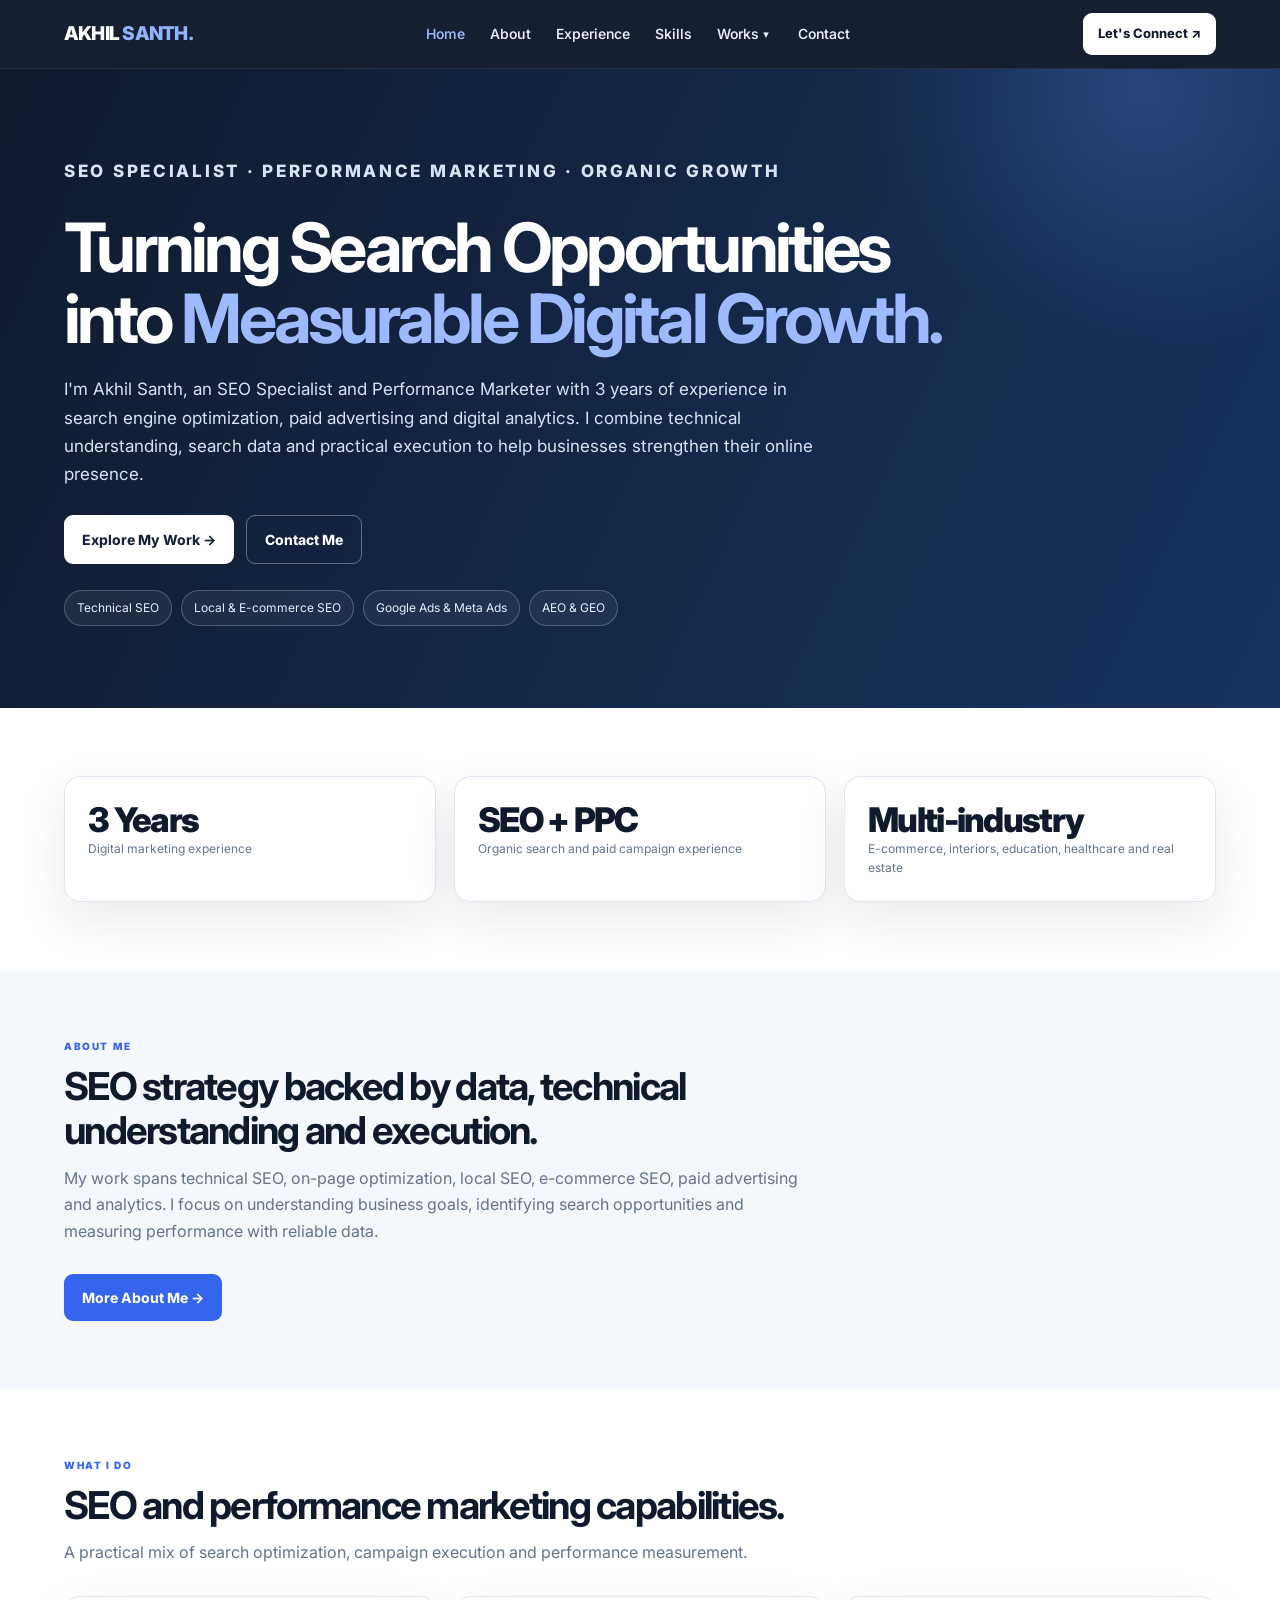
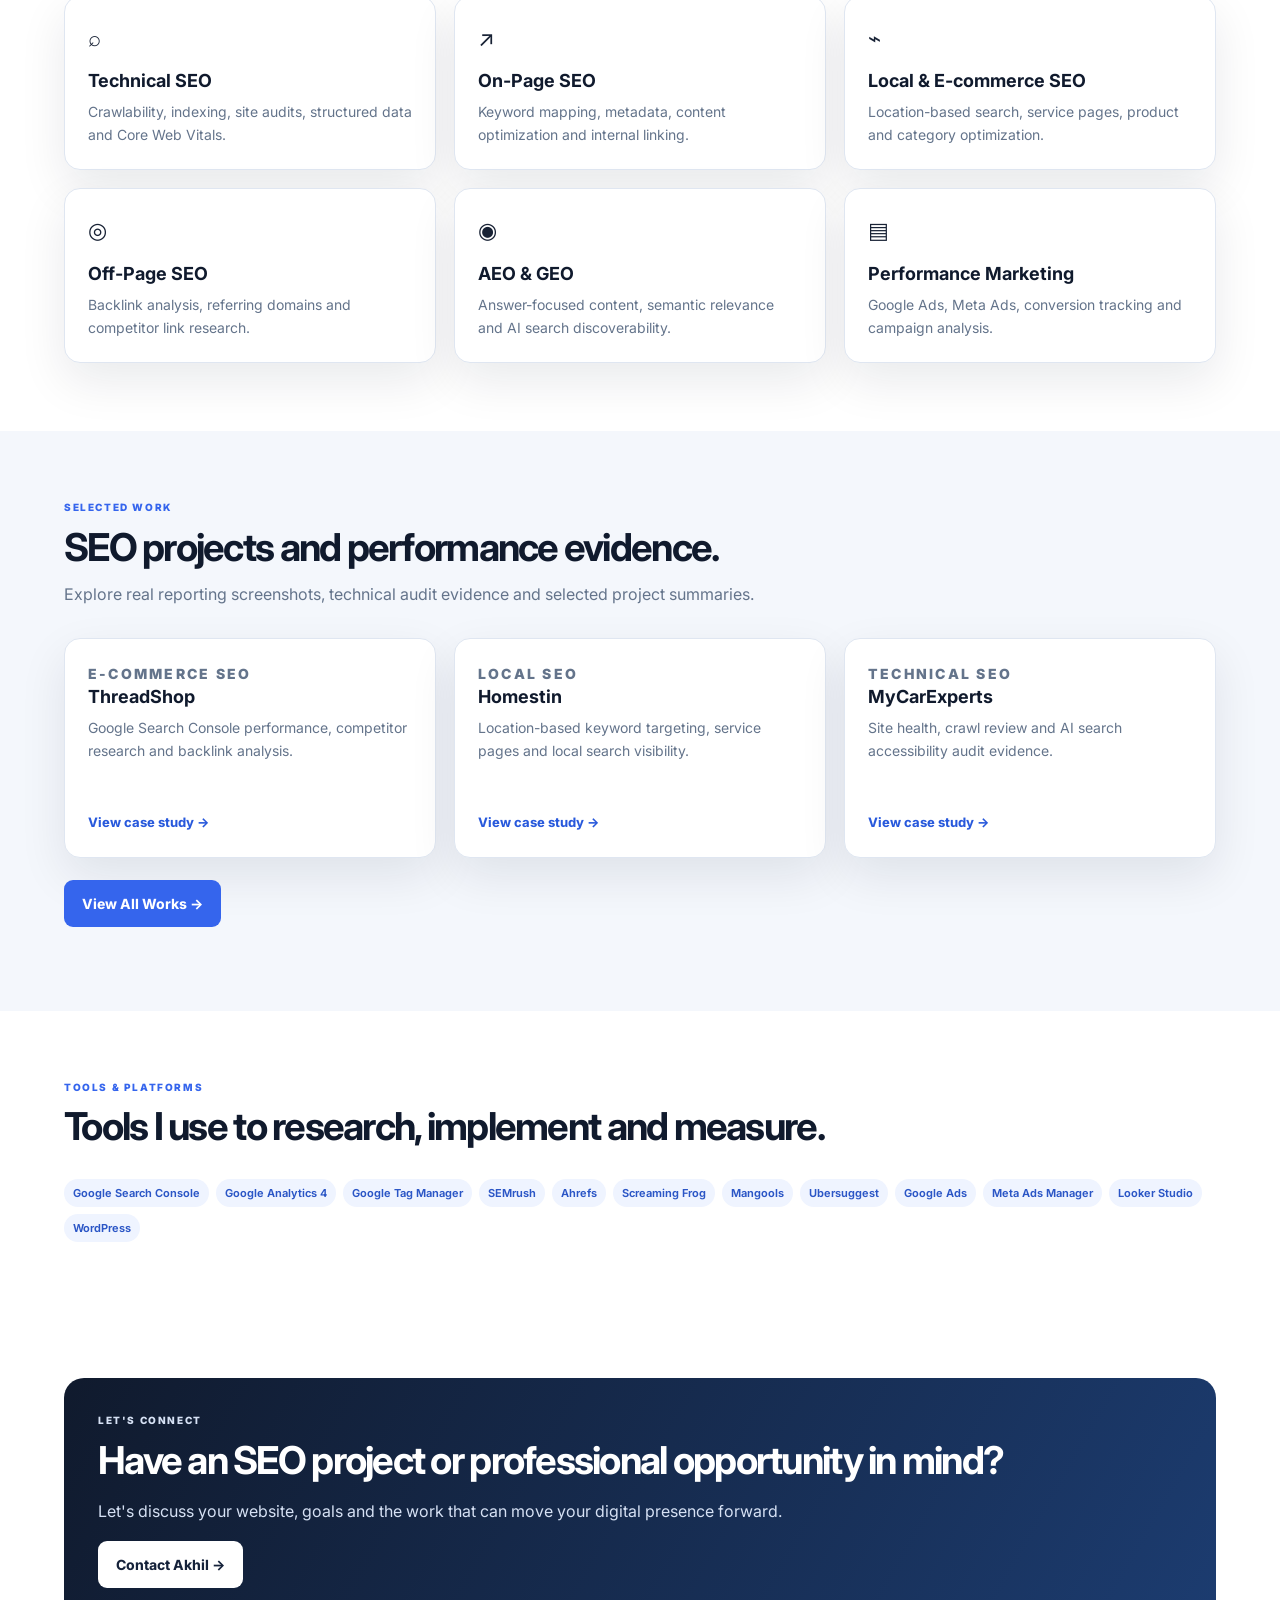
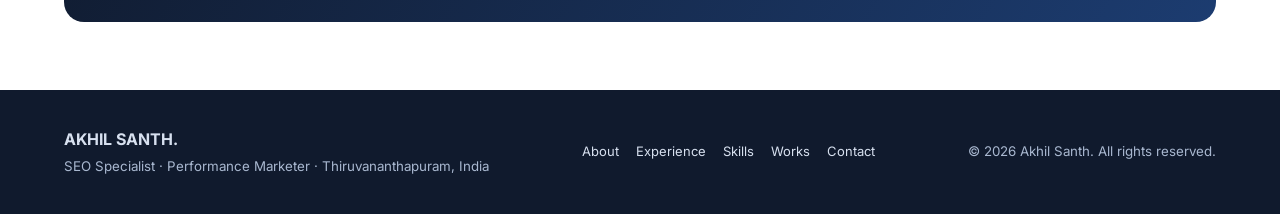
==== commit f3c8fa3a: "Update index.html" ====
--- a/index.html
+++ b/index.html
@@ -8,10 +8,10 @@
 </nav><a class="nav-cta" href="contact.html">Let's Connect ↗</a></div></header>
 <main>
 <section class="hero"><div class="container"><p class="eyebrow">SEO SPECIALIST · PERFORMANCE MARKETING · ORGANIC GROWTH</p><h1>Turning Search Opportunities into <span style="color:#9dbaff">Measurable Digital Growth.</span></h1><p>I'm Akhil Santh, an SEO Specialist and Performance Marketer with 3 years of experience in search engine optimization, paid advertising and digital analytics. I combine technical understanding, search data and practical execution to help businesses strengthen their online presence.</p><div class="hero-actions"><a class="btn btn-light" href="works/index.html">Explore My Work →</a><a class="btn btn-outline-light" href="contact.html">Contact Me</a></div><div class="pill-row"><span class="pill">Technical SEO</span><span class="pill">Local & E-commerce SEO</span><span class="pill">Google Ads & Meta Ads</span><span class="pill">AEO & GEO</span></div></div></section>
-<section class="section"><div class="container grid grid-3"><div class="card"><div class="metric">3 Years</div><div class="metric-label">Digital marketing experience stated in my CV</div></div><div class="card"><div class="metric">SEO + PPC</div><div class="metric-label">Organic search and paid campaign experience</div></div><div class="card"><div class="metric">Multi-industry</div><div class="metric-label">E-commerce, interiors, education, healthcare and more</div></div></div></section>
+<section class="section"><div class="container grid grid-3"><div class="card"><div class="metric">3 Years</div><div class="metric-label">Digital marketing experience</div></div><div class="card"><div class="metric">SEO + PPC</div><div class="metric-label">Organic search and paid campaign experience</div></div><div class="card"><div class="metric">Multi-industry</div><div class="metric-label">E-commerce, interiors, education, healthcare and real estate</div></div></div></section>
 <section class="section section-soft"><div class="container"><div class="section-head"><p class="section-kicker">ABOUT ME</p><h2>SEO strategy backed by data, technical understanding and execution.</h2><p class="lead">My work spans technical SEO, on-page optimization, local SEO, e-commerce SEO, paid advertising and analytics. I focus on understanding business goals, identifying search opportunities and measuring performance with reliable data.</p></div><a class="btn btn-blue" href="about.html">More About Me →</a></div></section>
 <section class="section"><div class="container"><div class="section-head"><p class="section-kicker">WHAT I DO</p><h2>SEO and performance marketing capabilities.</h2><p class="lead">A practical mix of search optimization, campaign execution and performance measurement.</p></div><div class="grid grid-3"><article class="card"><div class="icon">⌕</div><h3>Technical SEO</h3><p>Crawlability, indexing, site audits, structured data and Core Web Vitals.</p></article><article class="card"><div class="icon">↗</div><h3>On-Page SEO</h3><p>Keyword mapping, metadata, content optimization and internal linking.</p></article><article class="card"><div class="icon">⌁</div><h3>Local & E-commerce SEO</h3><p>Location-based search, service pages, product and category optimization.</p></article><article class="card"><div class="icon">◎</div><h3>Off-Page SEO</h3><p>Backlink analysis, referring domains and competitor link research.</p></article><article class="card"><div class="icon">◉</div><h3>AEO & GEO</h3><p>Answer-focused content, semantic relevance and AI search discoverability.</p></article><article class="card"><div class="icon">▤</div><h3>Performance Marketing</h3><p>Google Ads, Meta Ads, conversion tracking and campaign analysis.</p></article></div></div></section>
 <section class="section section-soft"><div class="container"><div class="section-head"><p class="section-kicker">SELECTED WORK</p><h2>SEO projects and performance evidence.</h2><p class="lead">Explore real reporting screenshots, technical audit evidence and selected project summaries.</p></div><div class="grid grid-3"><article class="card project-card"><p class="section-kicker">E-COMMERCE SEO</p><h3>ThreadShop</h3><p>Google Search Console performance, competitor research and backlink analysis.</p><a class="project-link" href="works/case-studies.html">View case study →</a></article><article class="card project-card"><p class="section-kicker">LOCAL SEO</p><h3>Homestin</h3><p>Location-based keyword targeting, service pages and local search visibility.</p><a class="project-link" href="works/case-studies.html">View case study →</a></article><article class="card project-card"><p class="section-kicker">TECHNICAL SEO</p><h3>MyCarExperts</h3><p>Site health, crawl review and AI search accessibility audit evidence.</p><a class="project-link" href="works/case-studies.html">View case study →</a></article></div><p style="margin-top:22px"><a class="btn btn-blue" href="works/index.html">View All Works →</a></p></div></section>
 <section class="section"><div class="container"><div class="section-head"><p class="section-kicker">TOOLS & PLATFORMS</p><h2>Tools I use to research, implement and measure.</h2></div><div class="tag-row"><span class="tag">Google Search Console</span><span class="tag">Google Analytics 4</span><span class="tag">Google Tag Manager</span><span class="tag">SEMrush</span><span class="tag">Ahrefs</span><span class="tag">Screaming Frog</span><span class="tag">Mangools</span><span class="tag">Ubersuggest</span><span class="tag">Google Ads</span><span class="tag">Meta Ads Manager</span><span class="tag">Looker Studio</span><span class="tag">WordPress</span></div></div></section>
 <section class="section"><div class="container callout"><p class="section-kicker">LET'S CONNECT</p><h2>Have an SEO project or professional opportunity in mind?</h2><p>Let's discuss your website, goals and the work that can move your digital presence forward.</p><a class="btn btn-light" href="contact.html">Contact Akhil →</a></div></section>
-</main><footer class="footer"><div class="container footer-inner"><div><strong>AKHIL SANTH.</strong><br><small>SEO Specialist · Performance Marketer · Thiruvananthapuram, India</small></div><div class="footer-links"><a href="about.html">About</a><a href="experience.html">Experience</a><a href="skills.html">Skills</a><a href="works/index.html">Works</a><a href="contact.html">Contact</a></div><small>© <span id="year"></span> Akhil Santh. All rights reserved.</small></div></footer><div class="lightbox" aria-hidden="true"><button class="lightbox-close" aria-label="Close image">×</button><img src="" alt=""></div><script src="assets/js/main.js" defer></script><script>document.getElementById("year").textContent=new Date().getFullYear();</script></body></html>+</main><footer class="footer"><div class="container footer-inner"><div><strong>AKHIL SANTH.</strong><br><small>SEO Specialist · Performance Marketer · Thiruvananthapuram, India</small></div><div class="footer-links"><a href="about.html">About</a><a href="experience.html">Experience</a><a href="skills.html">Skills</a><a href="works/index.html">Works</a><a href="contact.html">Contact</a></div><small>© <span id="year"></span> Akhil Santh. All rights reserved.</small></div></footer><div class="lightbox" aria-hidden="true"><button class="lightbox-close" aria-label="Close image">×</button><img src="" alt=""></div><script src="assets/js/main.js" defer></script><script>document.getElementById("year").textContent=new Date().getFullYear();</script></body></html>
--- a/assets/css/style.css
+++ b/assets/css/style.css
@@ -0,0 +1,9 @@
+
+:root{--navy:#101a2d;--navy2:#172b4f;--blue:#3565ed;--sky:#8fb2ff;--ink:#182235;--muted:#64748b;--bg:#f4f7fc;--line:#dfe6f1;--white:#fff;--green:#b8e986;--shadow:0 18px 48px rgba(16,26,45,.09)}
+*{box-sizing:border-box}html{scroll-behavior:smooth}body{margin:0;font-family:Inter,ui-sans-serif,system-ui,-apple-system,BlinkMacSystemFont,"Segoe UI",sans-serif;color:var(--ink);line-height:1.65;background:#fff}a{color:inherit;text-decoration:none}img{max-width:100%;display:block}button{font:inherit}.container{width:min(1160px,90%);margin:auto}
+.site-header{position:sticky;top:0;z-index:1000;background:rgba(15,24,41,.97);backdrop-filter:blur(14px);color:#fff;border-bottom:1px solid rgba(255,255,255,.08)}.nav-wrap{min-height:68px;display:flex;align-items:center;justify-content:space-between;gap:22px}.brand{font-weight:850;letter-spacing:-.04em;font-size:19px;white-space:nowrap}.brand span{color:#91b2ff}.nav-links{display:flex;align-items:center;gap:25px;font-size:14px;font-weight:550}.nav-links>a,.works-toggle{color:#e8eefb;transition:color .2s}.nav-links>a:hover,.works-toggle:hover,.nav-links a.active{color:#9dbaff}.works-menu{position:relative;display:flex;align-items:center}.works-toggle{border:0;background:none;cursor:pointer;padding:12px 4px;display:flex;align-items:center;gap:7px;color:#e8eefb}.works-link{color:#e8eefb;padding:12px 0}.works-link:hover{color:#9dbaff}.chevron{font-size:11px;transition:transform .2s}.works-menu.open .chevron{transform:rotate(180deg)}.dropdown{position:absolute;top:calc(100% + 5px);left:-18px;width:285px;background:#fff;color:var(--ink);border:1px solid #e4eaf3;border-radius:14px;padding:9px;box-shadow:0 22px 55px rgba(0,0,0,.2);opacity:0;visibility:hidden;transform:translateY(8px);transition:.18s ease}.works-menu.open .dropdown,.works-menu:hover .dropdown,.works-menu:focus-within .dropdown{opacity:1;visibility:visible;transform:translateY(0)}.dropdown a{display:block;padding:11px 13px;border-radius:9px;font-size:14px;line-height:1.35}.dropdown a:hover,.dropdown a[aria-current=page]{background:#eff4ff;color:#2455d9}.dropdown .drop-all{font-weight:750;border-bottom:1px solid #edf0f5;border-radius:8px;margin-bottom:4px}.nav-cta{background:#fff;color:var(--navy);padding:10px 15px;border-radius:9px;font-size:13px;font-weight:750;white-space:nowrap}.menu-btn{display:none;border:1px solid rgba(255,255,255,.25);background:transparent;color:#fff;border-radius:8px;padding:8px 11px;font-size:20px}
+.hero{background:linear-gradient(115deg,#101a2d 0%,#18335f 100%);color:#fff;padding:88px 0 82px;position:relative;overflow:hidden}.hero:after{content:"";position:absolute;width:560px;height:560px;border-radius:50%;right:-140px;top:-260px;background:radial-gradient(circle,rgba(93,143,255,.25),transparent 68%)}.eyebrow{color:#9dbaff;text-transform:uppercase;letter-spacing:.16em;font-size:11px;font-weight:800;margin:0 0 16px}.hero h1{font-size:clamp(38px,6vw,68px);line-height:1.04;letter-spacing:-.055em;max-width:900px;margin:0 0 22px}.hero p{font-size:17px;color:#d8e2f3;max-width:760px;margin:0 0 27px}.hero-actions{display:flex;flex-wrap:wrap;gap:12px}.btn{display:inline-flex;align-items:center;justify-content:center;padding:12px 18px;border-radius:9px;font-weight:750;font-size:14px}.btn-light{background:#fff;color:#15223a}.btn-outline-light{border:1px solid rgba(255,255,255,.35);color:#fff}.btn-blue{background:var(--blue);color:#fff}.pill-row{display:flex;flex-wrap:wrap;gap:9px;margin-top:26px}.pill{font-size:12px;padding:7px 12px;border:1px solid rgba(255,255,255,.22);border-radius:999px;color:#e5edfc;background:rgba(255,255,255,.06)}
+.section{padding:68px 0}.section-soft{background:var(--bg)}.section-head{max-width:760px;margin-bottom:30px}.section-kicker{color:var(--blue);font-size:10px;font-weight:850;letter-spacing:.16em;text-transform:uppercase;margin:0 0 9px}.section h2{font-size:clamp(27px,3vw,39px);letter-spacing:-.045em;line-height:1.16;margin:0 0 12px;color:var(--navy)}.lead{color:var(--muted);font-size:16px;max-width:820px;margin:0}.grid{display:grid;gap:18px}.grid-2{grid-template-columns:repeat(2,minmax(0,1fr))}.grid-3{grid-template-columns:repeat(3,minmax(0,1fr))}.grid-4{grid-template-columns:repeat(4,minmax(0,1fr))}.card{background:#fff;border:1px solid var(--line);border-radius:16px;padding:23px;box-shadow:var(--shadow)}.card h3{margin:0 0 8px;font-size:18px;line-height:1.3;color:var(--navy)}.card p{margin:0;color:var(--muted);font-size:14px}.card .icon{font-size:22px;margin-bottom:13px}.metric{font-size:34px;letter-spacing:-.05em;font-weight:850;color:var(--navy);line-height:1.15}.metric-label{font-size:12px;color:var(--muted)}.tag-row{display:flex;gap:7px;flex-wrap:wrap;margin-top:15px}.tag{background:#eff4ff;color:#2b56c6;border-radius:999px;padding:5px 9px;font-size:11px;font-weight:650}.project-card{display:flex;flex-direction:column;min-height:220px}.project-card .project-link{margin-top:auto;padding-top:18px;color:#2859dc;font-weight:750;font-size:13px}.list-clean{padding-left:18px;color:var(--muted);font-size:14px}.list-clean li{margin:6px 0}.callout{background:linear-gradient(120deg,#101a2d,#1c3c70);color:#fff;border-radius:20px;padding:34px}.callout h2{color:#fff}.callout p{color:#d6e1f4}.page-intro{background:#eaf0fb;padding:58px 0 52px}.page-intro h1{font-size:clamp(32px,4.5vw,52px);line-height:1.1;letter-spacing:-.05em;color:var(--navy);max-width:850px;margin:0 0 14px}.page-intro p{max-width:850px;color:#52627a;margin:0;font-size:16px}.breadcrumbs{font-size:12px;color:#718096;margin-bottom:17px}.breadcrumbs a{color:#315ed1}.evidence-grid{display:grid;grid-template-columns:repeat(3,minmax(0,1fr));gap:17px}.evidence-card{border:1px solid var(--line);border-radius:14px;overflow:hidden;background:#fff;box-shadow:0 10px 28px rgba(19,37,68,.06)}.evidence-card button{border:0;background:#f3f6fb;width:100%;padding:0;cursor:zoom-in;display:block}.evidence-card img{width:100%;height:215px;object-fit:contain;background:#f3f6fb}.evidence-copy{padding:13px 15px}.evidence-copy strong{font-size:13px;display:block;color:var(--navy);margin-bottom:4px}.evidence-copy p{font-size:12px;color:var(--muted);margin:0}.evidence-note{font-size:12px;color:#6b7280;background:#f8fafc;border-left:3px solid #91aef5;padding:12px 14px;margin:18px 0;border-radius:0 8px 8px 0}
+.lightbox{position:fixed;inset:0;background:rgba(5,12,25,.88);z-index:2000;display:none;align-items:center;justify-content:center;padding:25px}.lightbox.open{display:flex}.lightbox img{max-width:min(1100px,94vw);max-height:86vh;object-fit:contain;background:#fff;border-radius:8px}.lightbox-close{position:absolute;right:25px;top:15px;border:0;background:#fff;color:#111;border-radius:50%;width:42px;height:42px;font-size:24px;cursor:pointer}.timeline{border-left:2px solid #d8e2f2;margin-left:9px;padding-left:24px}.timeline-item{position:relative;margin:0 0 23px}.timeline-item:before{content:"";position:absolute;left:-32px;top:5px;width:13px;height:13px;border-radius:50%;background:var(--blue);border:3px solid #eaf0fb}.timeline-item small{color:var(--blue);font-weight:750}.timeline-item h3{margin:4px 0;color:var(--navy)}.footer{background:#101a2d;color:#d7e0ef;padding:36px 0}.footer-inner{display:flex;align-items:center;justify-content:space-between;gap:20px;flex-wrap:wrap}.footer small{color:#a9b8d0}.footer-links{display:flex;gap:17px;flex-wrap:wrap;font-size:13px}.footer-links a:hover{color:#9dbaff}
+@media(max-width:900px){.nav-links{gap:15px}.nav-cta{display:none}.grid-4{grid-template-columns:repeat(2,1fr)}.evidence-grid{grid-template-columns:repeat(2,1fr)}}
+@media(max-width:700px){.nav-wrap{min-height:64px}.menu-btn{display:block}.nav-links{display:none;position:absolute;top:64px;left:0;right:0;background:#101a2d;padding:12px 5% 18px;align-items:stretch;flex-direction:column;gap:3px;border-top:1px solid rgba(255,255,255,.1)}.nav-links.mobile-open{display:flex}.nav-links>a,.works-toggle{padding:12px 8px;width:100%;text-align:left}.works-menu{display:block}.works-menu .works-link{display:inline-block;width:calc(100% - 42px);padding:12px 8px}.works-menu .works-toggle{display:inline-flex;width:36px;justify-content:center}.works-menu{width:100%}.dropdown{position:static;width:100%;display:none;opacity:1;visibility:visible;transform:none;box-shadow:none;margin:2px 0 8px;border-radius:10px}.works-menu.open .dropdown{display:block}.hero{padding:64px 0 60px}.hero p{font-size:15px}.section{padding:52px 0}.grid-2,.grid-3,.grid-4,.evidence-grid{grid-template-columns:1fr}.evidence-card img{height:230px}.page-intro{padding:43px 0}.card{padding:19px}.callout{padding:25px}.footer-inner{align-items:flex-start;flex-direction:column}}
